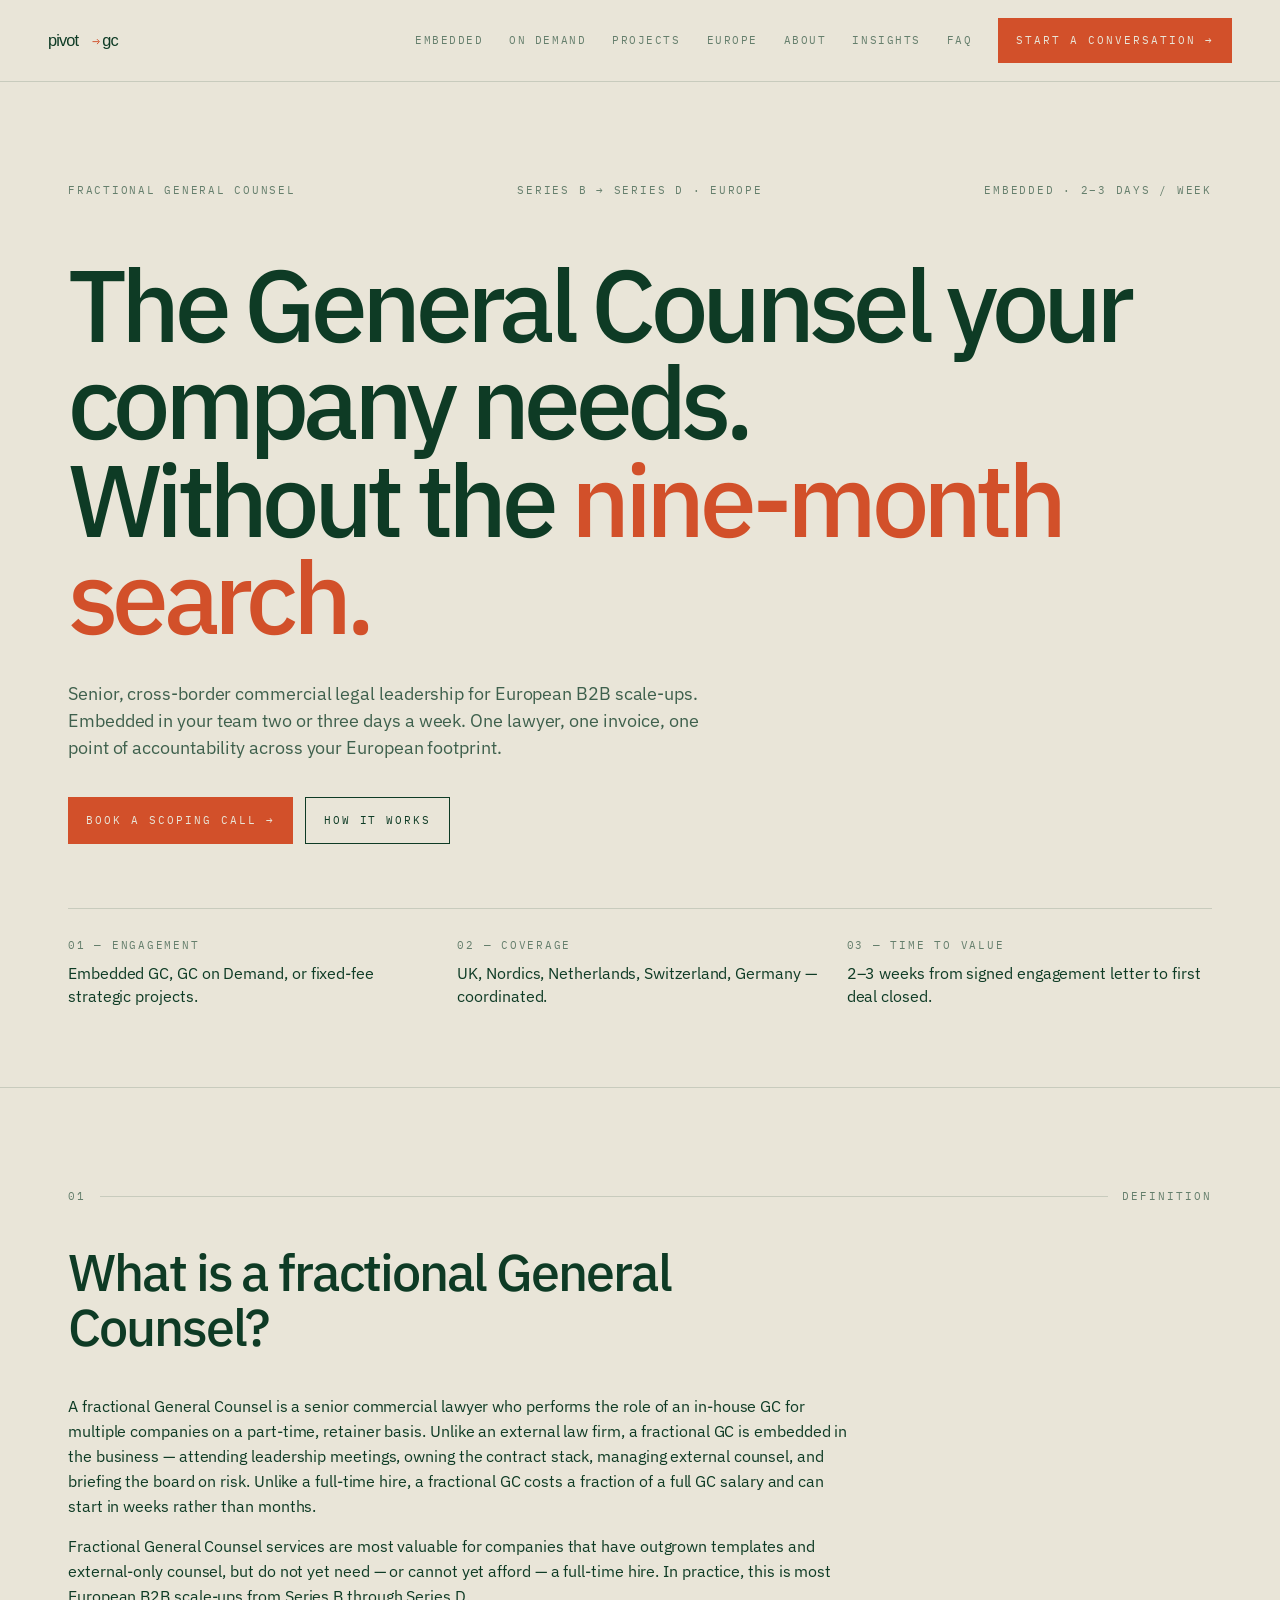
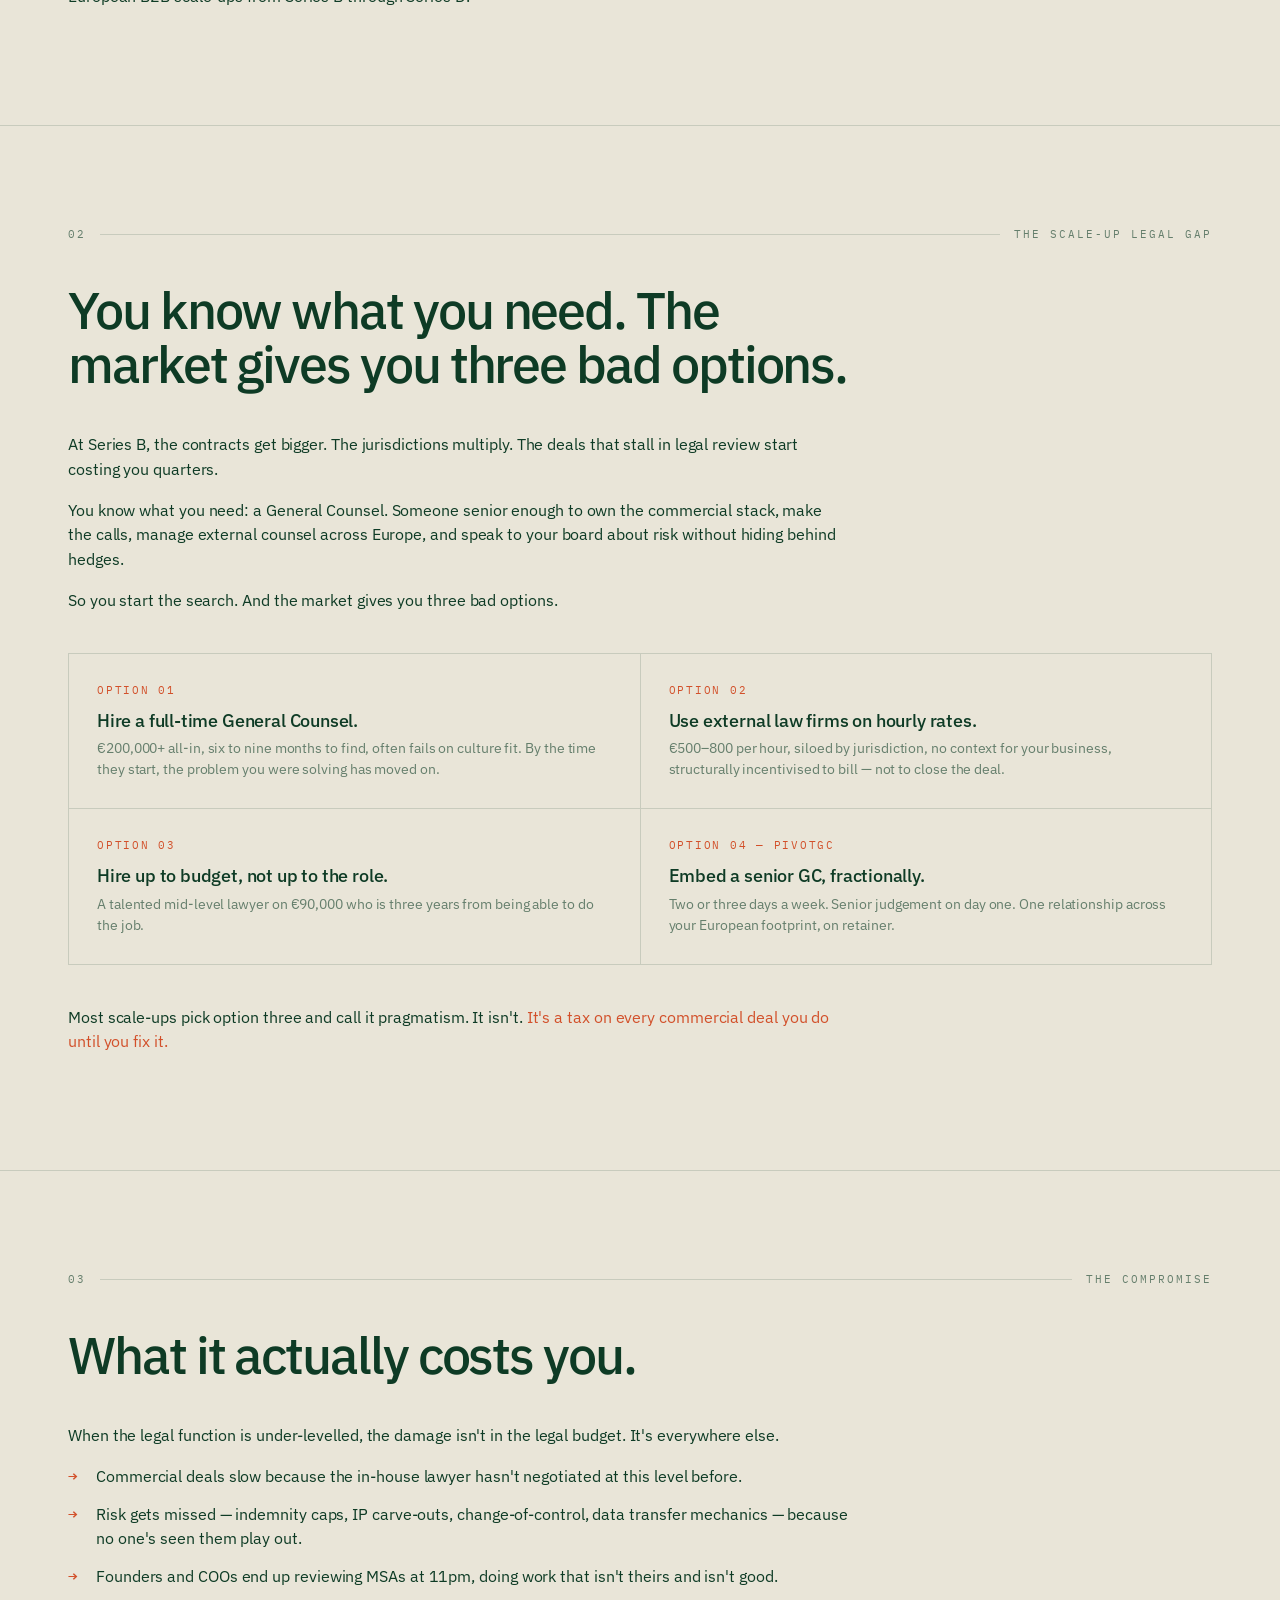
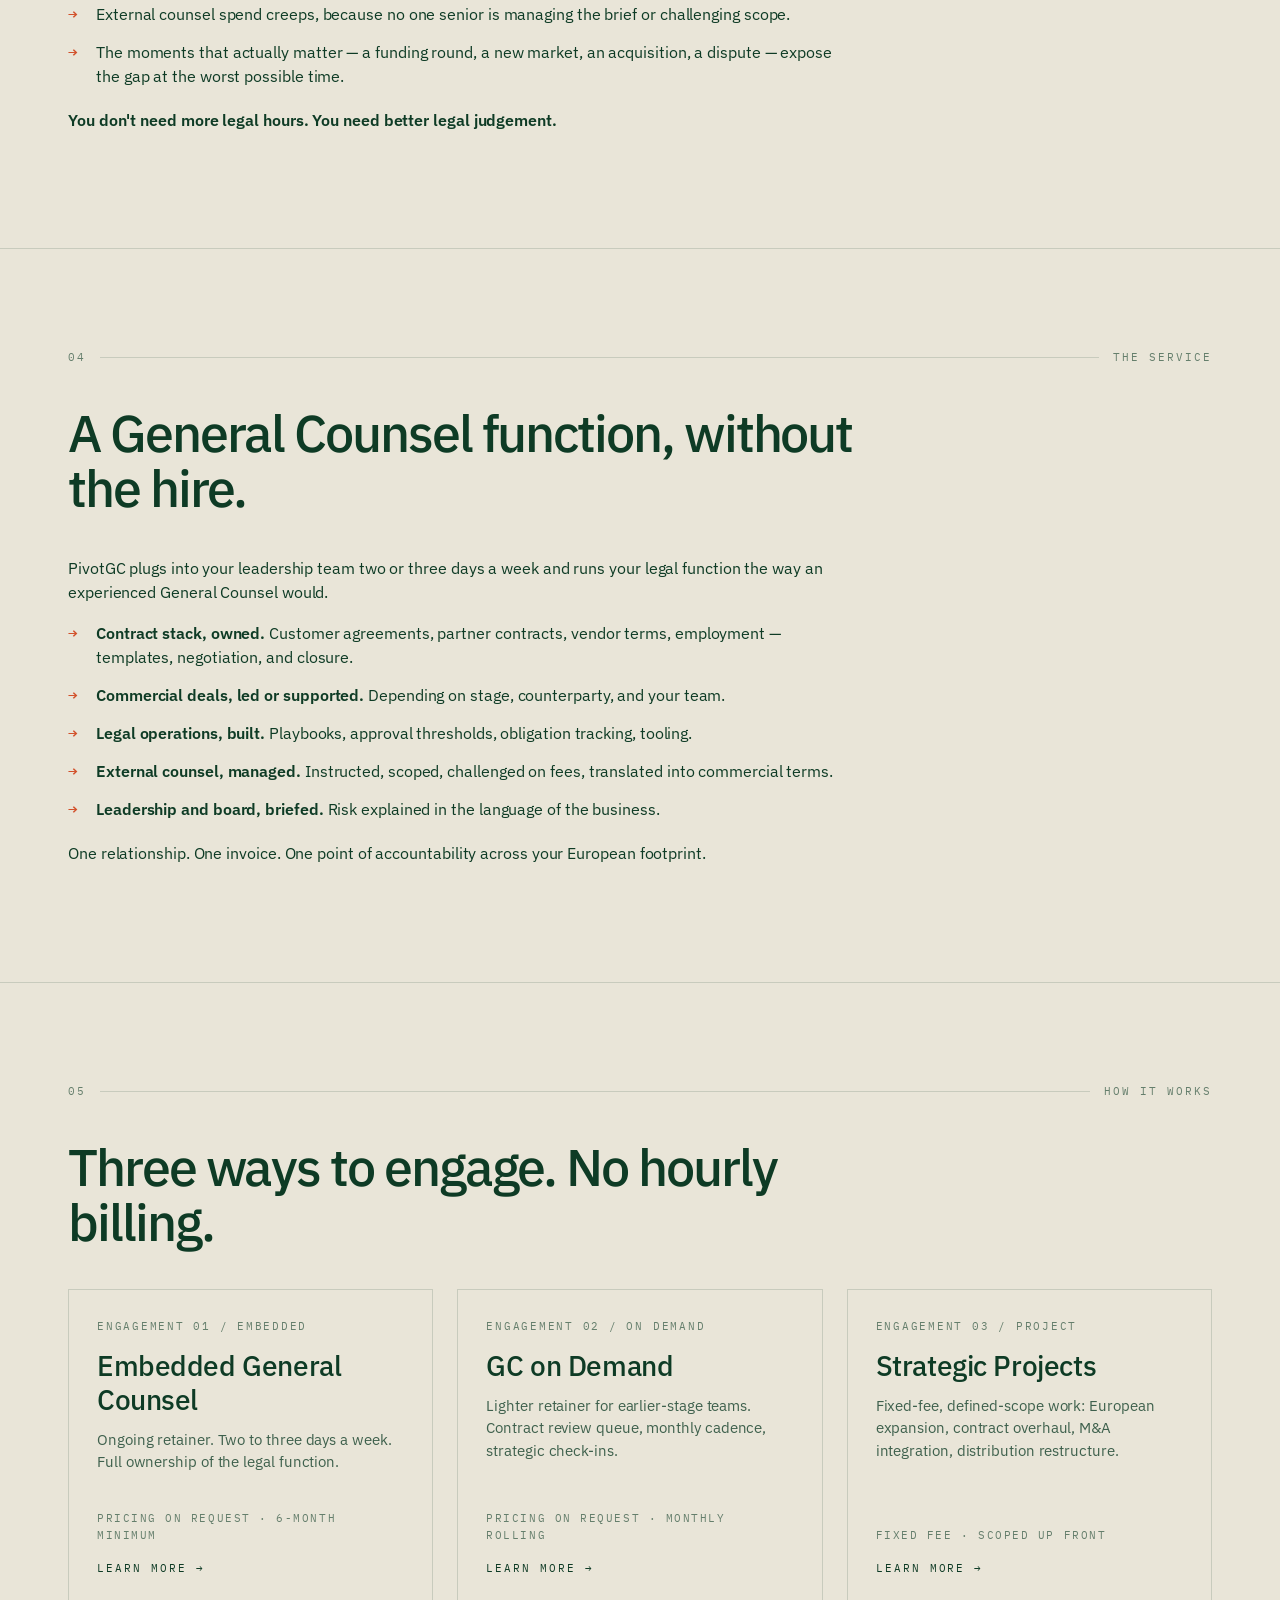
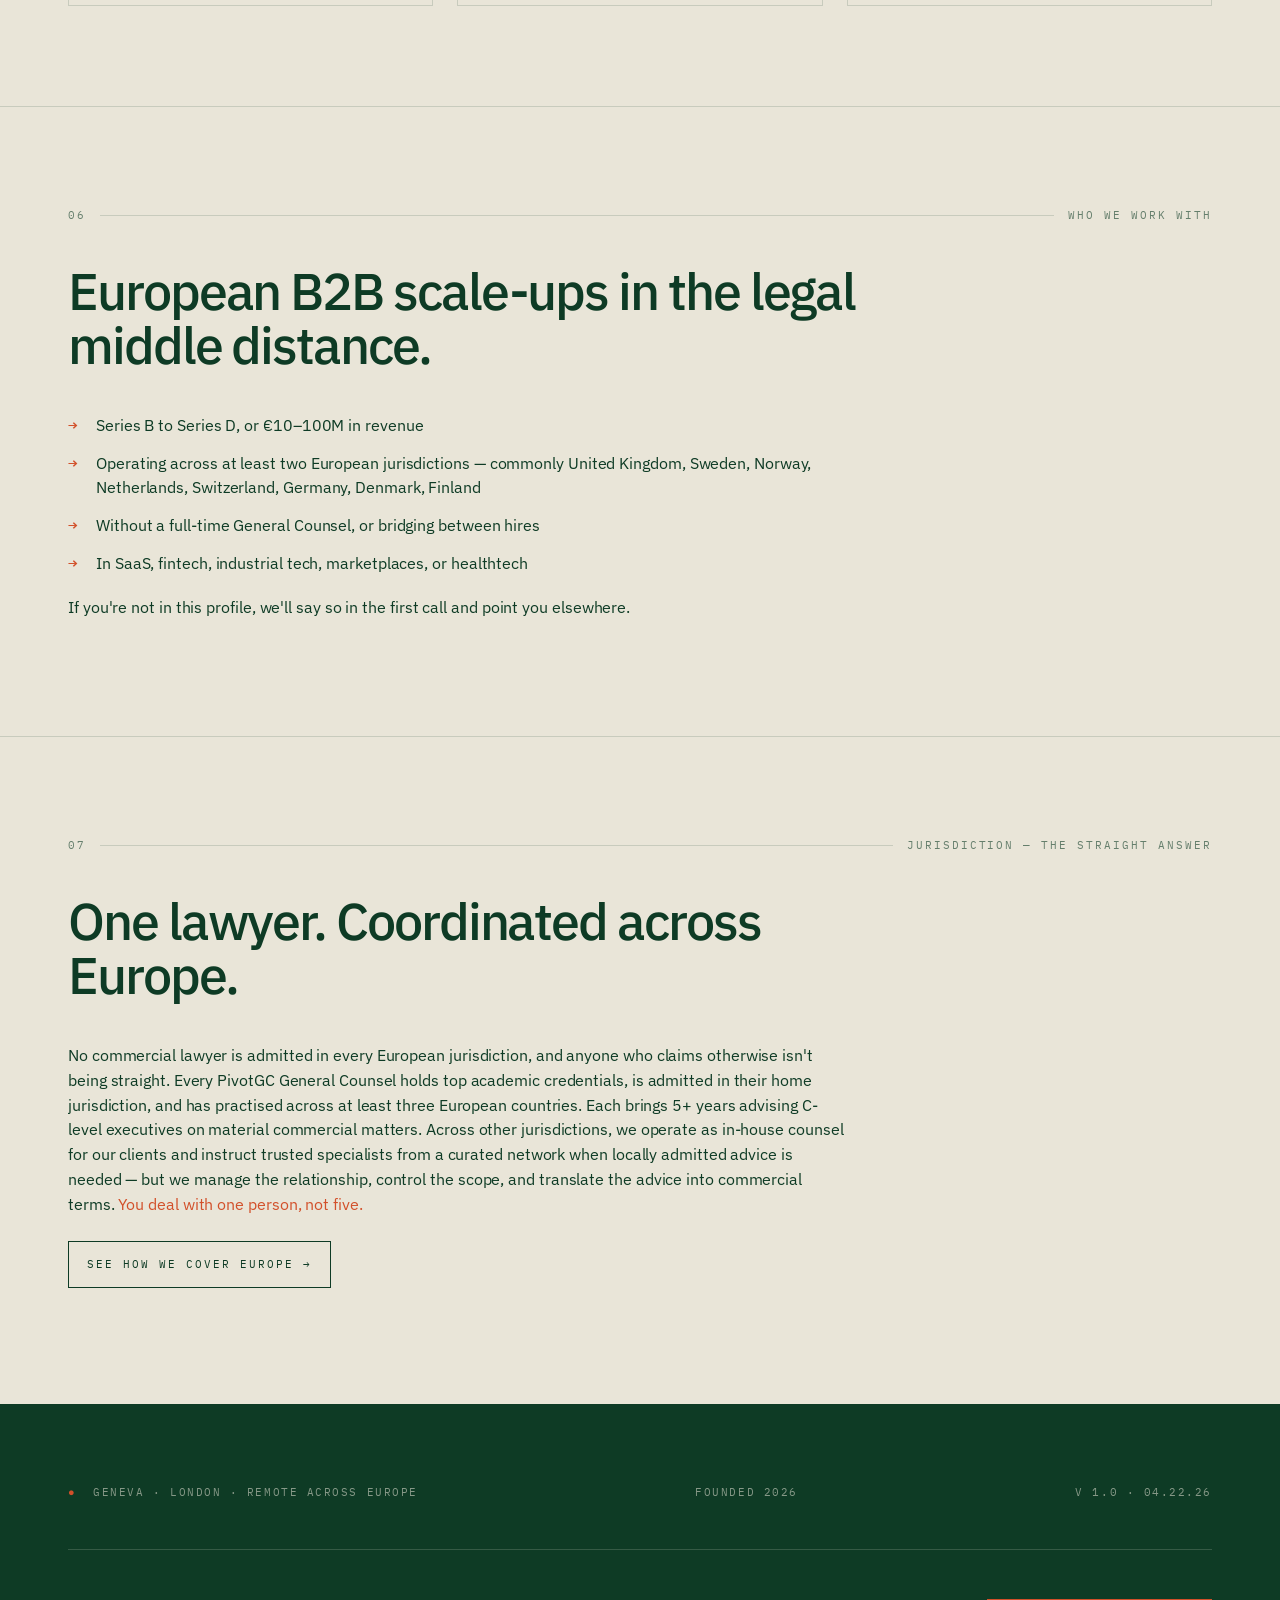
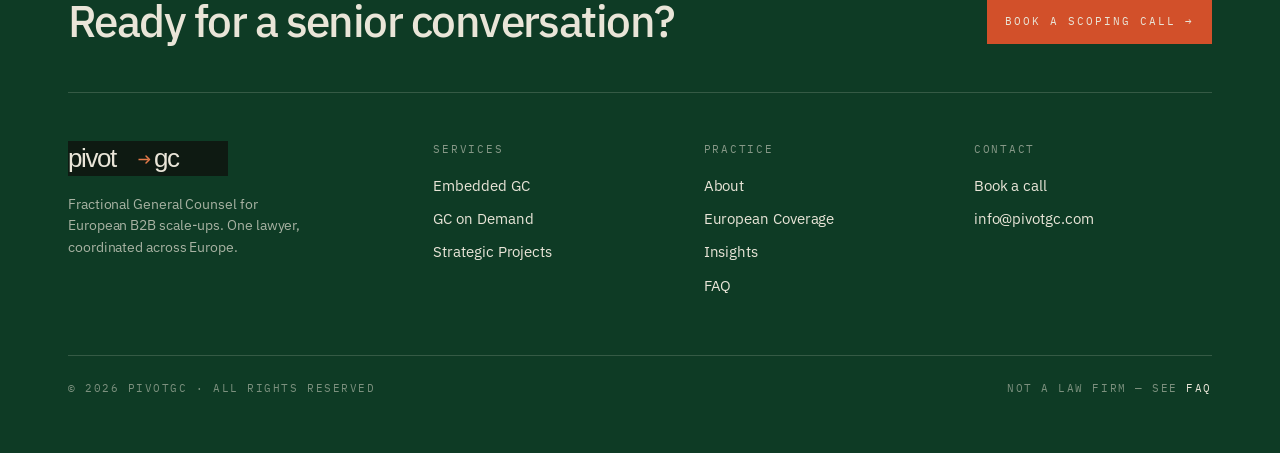
==== index.html @ a8bd0058 "Content sweep: pricing on request, practice-level bio, working contact form Pricing - Every "From €[" ====
<!doctype html>
<html lang="en">
<head>
  <meta charset="utf-8" />
  <meta name="viewport" content="width=device-width, initial-scale=1" />
  <title>Fractional General Counsel for European Scale-ups | PivotGC</title>
  <meta name="description" content="Senior fractional General Counsel for European B2B scale-ups. Cross-border commercial legal leadership, embedded in your team two or three days a week." />
  <link rel="canonical" href="https://pivotgc.com/" />
  <meta property="og:title" content="Fractional General Counsel for European Scale-ups | PivotGC" />
  <meta property="og:description" content="Senior fractional General Counsel for European B2B scale-ups. Cross-border commercial legal leadership, embedded in your team two or three days a week." />
  <meta property="og:type" content="website" />
  <meta property="og:url" content="https://pivotgc.com/" />
  <meta name="twitter:card" content="summary_large_image" />
  <link rel="icon" href="/assets/brand/pivotgc-favicon.svg" type="image/svg+xml" />
  <link rel="apple-touch-icon" href="/assets/brand/pivotgc-appicon.svg" />
  <link rel="stylesheet" href="/assets/tokens/pivotgc-tokens.css" />
  <link rel="stylesheet" href="/assets/css/style.css" />
  <script type="application/ld+json">
  {
    "@context": "https://schema.org",
    "@type": "ProfessionalService",
    "@id": "https://pivotgc.com/#organization",
    "name": "PivotGC",
    "alternateName": "PivotGC Fractional General Counsel",
    "description": "Fractional General Counsel practice serving European B2B scale-ups across the UK, Nordics, Netherlands, and Switzerland.",
    "url": "https://pivotgc.com",
    "logo": "https://pivotgc.com/assets/brand/pivotgc-primary.svg",
    "image": "https://pivotgc.com/assets/brand/pivotgc-primary.svg",
    "email": "info@pivotgc.com",
    "address": {
      "@type": "PostalAddress",
      "addressLocality": "Geneva",
      "addressRegion": "GE",
      "addressCountry": "CH"
    },
    "areaServed": [
      { "@type": "Country", "name": "United Kingdom" },
      { "@type": "Country", "name": "Sweden" },
      { "@type": "Country", "name": "Norway" },
      { "@type": "Country", "name": "Denmark" },
      { "@type": "Country", "name": "Finland" },
      { "@type": "Country", "name": "Netherlands" },
      { "@type": "Country", "name": "Switzerland" },
      { "@type": "Country", "name": "Germany" }
    ],
    "knowsAbout": [
      "Commercial contracts",
      "Cross-border transactions",
      "SaaS contracts",
      "Distribution agreements",
      "Reseller agreements",
      "Employment law",
      "Data protection",
      "GDPR",
      "Swiss data protection (FADP)",
      "Fundraising documentation",
      "M&A support",
      "Fractional legal services"
    ],
    "priceRange": "€€€"
  }
  </script>
</head>
<body>

<div class="topbar">
  <div class="topbar-inner">
    <a href="/" class="brand-id" aria-label="PivotGC home">
      <img class="wordmark" src="/assets/brand/pivotgc-primary-transparent.svg" alt="PivotGC" />
    </a>
    <nav class="nav-mono" aria-label="Primary">
      <a href="/services/embedded-gc/">Embedded</a>
      <a href="/services/gc-on-demand/">On Demand</a>
      <a href="/services/projects/">Projects</a>
      <a href="/europe/">Europe</a>
      <a href="/about/">About</a>
      <a href="/insights/">Insights</a>
      <a href="/faq/">FAQ</a>
      <a class="cta" href="/contact/">Start a conversation →</a>
    </nav>
  </div>
</div>

<main>

<!-- HERO -->
<section class="hero no-border">
  <div class="wrap">
    <div class="meta">
      <div>Fractional General Counsel</div>
      <div>Series B → Series D · Europe</div>
      <div>Embedded · 2–3 days / week</div>
    </div>
    <h1>The General Counsel your company needs.<br>Without the <em>nine‑month search.</em></h1>
    <p class="lede">Senior, cross-border commercial legal leadership for European B2B scale-ups. Embedded in your team two or three days a week. One lawyer, one invoice, one point of accountability across your European footprint.</p>
    <div class="hero-actions">
      <a class="cta" href="/contact/">Book a scoping call →</a>
      <a class="cta cta-inv" href="#how-it-works">How it works</a>
    </div>
    <div class="tri">
      <div><div class="lbl">01 — Engagement</div><div class="val">Embedded GC, GC on Demand, or fixed-fee strategic projects.</div></div>
      <div><div class="lbl">02 — Coverage</div><div class="val">UK, Nordics, Netherlands, Switzerland, Germany — coordinated.</div></div>
      <div><div class="lbl">03 — Time to value</div><div class="val">2–3 weeks from signed engagement letter to first deal closed.</div></div>
    </div>
  </div>
</section>

<!-- DEFINITION -->
<section>
  <div class="wrap">
    <div class="kicker"><span>01</span><span class="line"></span><span>Definition</span></div>
    <h2>What is a fractional General Counsel?</h2>
    <div style="max-width:780px">
      <p>A fractional General Counsel is a senior commercial lawyer who performs the role of an in-house GC for multiple companies on a part-time, retainer basis. Unlike an external law firm, a fractional GC is embedded in the business — attending leadership meetings, owning the contract stack, managing external counsel, and briefing the board on risk. Unlike a full-time hire, a fractional GC costs a fraction of a full GC salary and can start in weeks rather than months.</p>
      <p>Fractional General Counsel services are most valuable for companies that have outgrown templates and external-only counsel, but do not yet need — or cannot yet afford — a full-time hire. In practice, this is most European B2B scale-ups from Series B through Series D.</p>
    </div>
  </div>
</section>

<!-- PROBLEM -->
<section>
  <div class="wrap">
    <div class="kicker"><span>02</span><span class="line"></span><span>The scale-up legal gap</span></div>
    <h2>You know what you need. The market gives you three bad options.</h2>
    <div style="max-width:780px">
      <p>At Series B, the contracts get bigger. The jurisdictions multiply. The deals that stall in legal review start costing you quarters.</p>
      <p>You know what you need: a General Counsel. Someone senior enough to own the commercial stack, make the calls, manage external counsel across Europe, and speak to your board about risk without hiding behind hedges.</p>
      <p>So you start the search. And the market gives you three bad options.</p>
    </div>

    <div class="rules">
      <div class="rule-item">
        <div class="n">OPTION 01</div>
        <div class="t">Hire a full-time General Counsel.</div>
        <div class="d">€200,000+ all-in, six to nine months to find, often fails on culture fit. By the time they start, the problem you were solving has moved on.</div>
      </div>
      <div class="rule-item">
        <div class="n">OPTION 02</div>
        <div class="t">Use external law firms on hourly rates.</div>
        <div class="d">€500–800 per hour, siloed by jurisdiction, no context for your business, structurally incentivised to bill — not to close the deal.</div>
      </div>
      <div class="rule-item">
        <div class="n">OPTION 03</div>
        <div class="t">Hire up to budget, not up to the role.</div>
        <div class="d">A talented mid-level lawyer on €90,000 who is three years from being able to do the job.</div>
      </div>
      <div class="rule-item">
        <div class="n">OPTION 04 — PIVOTGC</div>
        <div class="t">Embed a senior GC, fractionally.</div>
        <div class="d">Two or three days a week. Senior judgement on day one. One relationship across your European footprint, on retainer.</div>
      </div>
    </div>

    <p style="max-width:780px">Most scale-ups pick option three and call it pragmatism. It isn't. <em>It's a tax on every commercial deal you do until you fix it.</em></p>
  </div>
</section>

<!-- COST -->
<section>
  <div class="wrap">
    <div class="kicker"><span>03</span><span class="line"></span><span>The compromise</span></div>
    <h2>What it actually costs you.</h2>
    <div style="max-width:780px">
      <p>When the legal function is under-levelled, the damage isn't in the legal budget. It's everywhere else.</p>
      <ul class="arrow-list">
        <li>Commercial deals slow because the in-house lawyer hasn't negotiated at this level before.</li>
        <li>Risk gets missed — indemnity caps, IP carve-outs, change-of-control, data transfer mechanics — because no one's seen them play out.</li>
        <li>Founders and COOs end up reviewing MSAs at 11pm, doing work that isn't theirs and isn't good.</li>
        <li>External counsel spend creeps, because no one senior is managing the brief or challenging scope.</li>
        <li>The moments that actually matter — a funding round, a new market, an acquisition, a dispute — expose the gap at the worst possible time.</li>
      </ul>
      <p><strong>You don't need more legal hours. You need better legal judgement.</strong></p>
    </div>
  </div>
</section>

<!-- SERVICE OVERVIEW -->
<section>
  <div class="wrap">
    <div class="kicker"><span>04</span><span class="line"></span><span>The service</span></div>
    <h2>A General Counsel function, without the hire.</h2>
    <div style="max-width:780px">
      <p>PivotGC plugs into your leadership team two or three days a week and runs your legal function the way an experienced General Counsel would.</p>
      <ul class="arrow-list">
        <li><strong>Contract stack, owned.</strong> Customer agreements, partner contracts, vendor terms, employment — templates, negotiation, and closure.</li>
        <li><strong>Commercial deals, led or supported.</strong> Depending on stage, counterparty, and your team.</li>
        <li><strong>Legal operations, built.</strong> Playbooks, approval thresholds, obligation tracking, tooling.</li>
        <li><strong>External counsel, managed.</strong> Instructed, scoped, challenged on fees, translated into commercial terms.</li>
        <li><strong>Leadership and board, briefed.</strong> Risk explained in the language of the business.</li>
      </ul>
      <p>One relationship. One invoice. One point of accountability across your European footprint.</p>
    </div>
  </div>
</section>

<!-- HOW IT WORKS -->
<section id="how-it-works">
  <div class="wrap">
    <div class="kicker"><span>05</span><span class="line"></span><span>How it works</span></div>
    <h2>Three ways to engage. No hourly billing.</h2>

    <div class="grid g3">
      <article class="card">
        <div class="num">Engagement 01 / Embedded</div>
        <h3>Embedded General Counsel</h3>
        <p>Ongoing retainer. Two to three days a week. Full ownership of the legal function.</p>
        <div class="meta">Pricing on request · 6-month minimum</div>
        <a class="more" href="/services/embedded-gc/">Learn more →</a>
      </article>
      <article class="card">
        <div class="num">Engagement 02 / On demand</div>
        <h3>GC on Demand</h3>
        <p>Lighter retainer for earlier-stage teams. Contract review queue, monthly cadence, strategic check-ins.</p>
        <div class="meta">Pricing on request · monthly rolling</div>
        <a class="more" href="/services/gc-on-demand/">Learn more →</a>
      </article>
      <article class="card">
        <div class="num">Engagement 03 / Project</div>
        <h3>Strategic Projects</h3>
        <p>Fixed-fee, defined-scope work: European expansion, contract overhaul, M&amp;A integration, distribution restructure.</p>
        <div class="meta">Fixed fee · scoped up front</div>
        <a class="more" href="/services/projects/">Learn more →</a>
      </article>
    </div>
  </div>
</section>

<!-- FIT -->
<section>
  <div class="wrap">
    <div class="kicker"><span>06</span><span class="line"></span><span>Who we work with</span></div>
    <h2>European B2B scale-ups in the legal middle distance.</h2>
    <div style="max-width:780px">
      <ul class="arrow-list">
        <li>Series B to Series D, or €10–100M in revenue</li>
        <li>Operating across at least two European jurisdictions — commonly United Kingdom, Sweden, Norway, Netherlands, Switzerland, Germany, Denmark, Finland</li>
        <li>Without a full-time General Counsel, or bridging between hires</li>
        <li>In SaaS, fintech, industrial tech, marketplaces, or healthtech</li>
      </ul>
      <p>If you're not in this profile, we'll say so in the first call and point you elsewhere.</p>
    </div>
  </div>
</section>

<!-- JURISDICTION -->
<section>
  <div class="wrap">
    <div class="kicker"><span>07</span><span class="line"></span><span>Jurisdiction — the straight answer</span></div>
    <h2>One lawyer. Coordinated across Europe.</h2>
    <div style="max-width:780px">
      <p>No commercial lawyer is admitted in every European jurisdiction, and anyone who claims otherwise isn't being straight. Every PivotGC General Counsel holds top academic credentials, is admitted in their home jurisdiction, and has practised across at least three European countries. Each brings 5+ years advising C-level executives on material commercial matters. Across other jurisdictions, we operate as in-house counsel for our clients and instruct trusted specialists from a curated network when locally admitted advice is needed — but we manage the relationship, control the scope, and translate the advice into commercial terms. <em>You deal with one person, not five.</em></p>
      <p style="margin-top:24px"><a class="cta cta-inv" href="/europe/">See how we cover Europe →</a></p>
    </div>
  </div>
</section>

</main>

<footer class="site-footer">
  <div class="wrap">
    <div class="footer-meta">
      <div><span style="color:var(--pgc-signal)">●</span> &nbsp;Geneva · London · Remote across Europe</div>
      <div>Founded 2026</div>
      <div>v 1.0 · 04.22.26</div>
    </div>

    <div class="footer-cta">
      <h2>Ready for a senior conversation?</h2>
      <div class="actions">
        <a class="cta" href="/contact/">Book a scoping call →</a>
      </div>
    </div>

    <div class="footer-grid">
      <div>
        <img class="wordmark-rev" src="/assets/brand/pivotgc-reversed.svg" alt="PivotGC" />
        <p class="blurb">Fractional General Counsel for European B2B scale-ups. One lawyer, coordinated across Europe.</p>
      </div>
      <div>
        <h4>Services</h4>
        <ul>
          <li><a href="/services/embedded-gc/">Embedded GC</a></li>
          <li><a href="/services/gc-on-demand/">GC on Demand</a></li>
          <li><a href="/services/projects/">Strategic Projects</a></li>
        </ul>
      </div>
      <div>
        <h4>Practice</h4>
        <ul>
          <li><a href="/about/">About</a></li>
          <li><a href="/europe/">European Coverage</a></li>
          <li><a href="/insights/">Insights</a></li>
          <li><a href="/faq/">FAQ</a></li>
        </ul>
      </div>
      <div>
        <h4>Contact</h4>
        <ul>
          <li><a href="/contact/">Book a call</a></li>
          <li><a href="mailto:info@pivotgc.com">info@pivotgc.com</a></li>
        </ul>
      </div>
    </div>

    <div class="footer-bottom">
      <div>© 2026 PivotGC · All rights reserved</div>
      <div>Not a law firm — see <a href="/faq/">FAQ</a></div>
    </div>
  </div>
</footer>

</body>
</html>
---- assets/tokens/pivotgc-tokens.css ----
/* PivotGC — Design Tokens · Direction 03 (Vector)
 * v 0.1 · 04.22.26
 *
 * Consumption:
 *   - Import this file once in your global stylesheet.
 *   - Use `var(--pgc-*)` everywhere. Do not hardcode hexes in components.
 *   - Signal Orange must cover < 5% of any view. Forest ≈ 70%, Bone ≈ 25%.
 */

@import url('https://fonts.googleapis.com/css2?family=IBM+Plex+Sans:wght@300;400;500;600;700&family=IBM+Plex+Mono:wght@300;400;500;600&display=swap');

:root {
  /* -------- Color · Core -------- */
  --pgc-forest:        #0E3B25; /* primary · surface, heading */
  --pgc-forest-deep:   #0A2A1A; /* deep surface */
  --pgc-abyss:         #0E1A12; /* near-black depth */
  --pgc-bone:          #E9E5D8; /* default ground */
  --pgc-bone-warm:     #DDD7C4; /* alt ground */
  --pgc-lichen:        #C6C0A9; /* quiet accent, dividers */
  --pgc-signal:        #D2502A; /* accent · <5% of view */
  --pgc-signal-soft:   #E47A4A; /* reversed-surface signal */

  /* -------- Color · Semantic -------- */
  --pgc-success:       #2E7A4A;
  --pgc-warning:       #C78A2E;
  --pgc-danger:        #A8321C;
  --pgc-info:          #3C6A8A;

  /* -------- Color · Aliases -------- */
  --pgc-ink:           var(--pgc-forest);
  --pgc-surface:       var(--pgc-bone);
  --pgc-surface-alt:   var(--pgc-bone-warm);
  --pgc-muted:         rgba(14, 59, 37, 0.60);
  --pgc-rule:          rgba(14, 59, 37, 0.15);

  /* -------- Typography -------- */
  --pgc-font-sans:     'IBM Plex Sans', ui-sans-serif, system-ui, -apple-system, 'Segoe UI', Roboto, sans-serif;
  --pgc-font-mono:     'IBM Plex Mono', ui-monospace, 'SF Mono', Menlo, monospace;

  --pgc-weight-light:  300;
  --pgc-weight-regular:400;
  --pgc-weight-medium: 500;
  --pgc-weight-semi:   600;
  --pgc-weight-bold:   700;

  /* Type scale · 1.25 modular */
  --pgc-text-xs:   12px;
  --pgc-text-sm:   14px;
  --pgc-text-base: 16px;
  --pgc-text-md:   18px;
  --pgc-text-lg:   22px;
  --pgc-text-xl:   28px;
  --pgc-text-2xl:  36px;
  --pgc-text-3xl:  48px;
  --pgc-text-4xl:  64px;
  --pgc-text-5xl:  88px;
  --pgc-text-6xl:  120px;

  /* Line height */
  --pgc-leading-tight:  0.95;
  --pgc-leading-snug:   1.15;
  --pgc-leading-normal: 1.55;
  --pgc-leading-loose:  1.75;

  /* Tracking */
  --pgc-tracking-display: -0.055em;
  --pgc-tracking-heading: -0.035em;
  --pgc-tracking-body:    -0.005em;
  --pgc-tracking-meta:    0.12em;

  /* -------- Spacing · 4px base -------- */
  --pgc-space-1:  4px;
  --pgc-space-2:  8px;
  --pgc-space-3:  12px;
  --pgc-space-4:  16px;
  --pgc-space-5:  20px;
  --pgc-space-6:  24px;
  --pgc-space-8:  32px;
  --pgc-space-10: 40px;
  --pgc-space-12: 48px;
  --pgc-space-16: 64px;
  --pgc-space-20: 80px;
  --pgc-space-24: 96px;
  --pgc-space-32: 128px;

  /* -------- Radius -------- */
  --pgc-radius-none: 0;           /* cards, buttons, tiles — default sharp */
  --pgc-radius-sm:   2px;
  --pgc-radius-md:   4px;
  --pgc-radius-pill: 999px;       /* chips, tags */

  /* -------- Elevation (used sparingly) -------- */
  --pgc-shadow-1: 0 1px 0 rgba(14, 26, 18, 0.06);
  --pgc-shadow-2: 0 2px 12px rgba(14, 26, 18, 0.06), 0 1px 0 rgba(14, 26, 18, 0.04);
  --pgc-shadow-3: 0 12px 40px rgba(14, 26, 18, 0.12);

  /* -------- Motion -------- */
  --pgc-ease:       cubic-bezier(0.2, 0.7, 0.2, 1);
  --pgc-duration-1: 120ms;
  --pgc-duration-2: 200ms;
  --pgc-duration-3: 320ms;

  /* -------- Layout -------- */
  --pgc-container-sm: 640px;
  --pgc-container-md: 960px;
  --pgc-container-lg: 1240px;
  --pgc-container-xl: 1440px;
  --pgc-grid-gutter:  24px;
}

/* -------- Base defaults -------- */
html, body {
  background: var(--pgc-surface);
  color: var(--pgc-ink);
  font-family: var(--pgc-font-sans);
  font-size: var(--pgc-text-base);
  line-height: var(--pgc-leading-normal);
  letter-spacing: var(--pgc-tracking-body);
  -webkit-font-smoothing: antialiased;
  text-rendering: optimizeLegibility;
}

/* -------- Utility classes (optional) -------- */
.pgc-display { font-size: var(--pgc-text-5xl); font-weight: var(--pgc-weight-medium); line-height: var(--pgc-leading-tight); letter-spacing: var(--pgc-tracking-display); }
.pgc-h1      { font-size: var(--pgc-text-4xl); font-weight: var(--pgc-weight-medium); line-height: var(--pgc-leading-snug); letter-spacing: var(--pgc-tracking-heading); }
.pgc-h2      { font-size: var(--pgc-text-3xl); font-weight: var(--pgc-weight-medium); line-height: var(--pgc-leading-snug); letter-spacing: var(--pgc-tracking-heading); }
.pgc-h3      { font-size: var(--pgc-text-xl);  font-weight: var(--pgc-weight-medium); line-height: var(--pgc-leading-snug); }
.pgc-body    { font-size: var(--pgc-text-base); line-height: var(--pgc-leading-normal); }
.pgc-meta    { font-family: var(--pgc-font-mono); font-size: var(--pgc-text-xs); letter-spacing: var(--pgc-tracking-meta); text-transform: uppercase; color: var(--pgc-muted); }
---- assets/css/style.css ----
/* PivotGC — site styles (Direction 03 · Vector)
 * Built on tokens/pivotgc-tokens.css. Do not hardcode colors here.
 */

* { box-sizing: border-box; }

html { scroll-behavior: smooth; }

body {
  margin: 0;
  background: var(--pgc-bone);
  color: var(--pgc-ink);
  font-family: var(--pgc-font-sans);
  font-size: var(--pgc-text-base);
  line-height: var(--pgc-leading-normal);
  letter-spacing: var(--pgc-tracking-body);
  -webkit-font-smoothing: antialiased;
  text-rendering: optimizeLegibility;
}

a { color: inherit; text-decoration: none; }
a:hover { color: var(--pgc-signal); }

h1, h2, h3, h4 {
  font-family: var(--pgc-font-sans);
  font-weight: var(--pgc-weight-medium);
  margin: 0 0 24px;
}

p { margin: 0 0 16px; }
ul { padding-left: 1.1em; margin: 0 0 20px; }
li { margin-bottom: 8px; }
strong { font-weight: var(--pgc-weight-semi); }
em { font-style: normal; color: var(--pgc-signal); }
hr.divider { border: 0; border-top: 1px solid var(--pgc-rule); margin: 56px 0; }

.wrap {
  max-width: var(--pgc-container-lg);
  margin: 0 auto;
  padding: 0 48px;
}

.narrow {
  max-width: 780px;
  margin: 0 auto;
  padding: 0 48px;
}

@media (max-width: 720px) {
  .wrap, .narrow { padding: 0 24px; }
}

/* ---- Topbar ---- */
.topbar {
  position: sticky;
  top: 0;
  z-index: 30;
  background: var(--pgc-bone);
  border-bottom: 1px solid var(--pgc-rule);
  backdrop-filter: blur(8px);
}

.topbar-inner {
  display: flex;
  justify-content: space-between;
  align-items: center;
  padding: 18px 48px;
  gap: 32px;
}

.brand-id {
  display: inline-flex;
  align-items: center;
  gap: 12px;
  font-family: var(--pgc-font-mono);
  font-size: 11px;
  letter-spacing: 0.14em;
  text-transform: uppercase;
  color: var(--pgc-muted);
}

.brand-id:hover { color: var(--pgc-forest); }

.brand-id .dot {
  width: 6px;
  height: 6px;
  background: var(--pgc-signal);
  border-radius: 50%;
}

.brand-id .wordmark {
  height: 22px;
  width: auto;
  display: block;
}

.nav-mono {
  display: flex;
  align-items: center;
  gap: 26px;
  font-family: var(--pgc-font-mono);
  font-size: 11px;
  letter-spacing: 0.14em;
  text-transform: uppercase;
  flex-wrap: wrap;
}

.nav-mono a {
  color: var(--pgc-muted);
  transition: color var(--pgc-duration-2) var(--pgc-ease);
}

.nav-mono a:hover,
.nav-mono a[aria-current="page"] {
  color: var(--pgc-forest);
}

.nav-mono .cta { color: var(--pgc-bone); }
.nav-mono .cta:hover { color: var(--pgc-bone); }

@media (max-width: 880px) {
  .topbar-inner { padding: 14px 24px; flex-direction: column; align-items: flex-start; gap: 12px; }
  .nav-mono { gap: 16px; font-size: 10px; }
}

/* ---- CTAs ---- */
.cta {
  display: inline-flex;
  align-items: center;
  gap: 10px;
  padding: 14px 18px;
  background: var(--pgc-signal);
  color: var(--pgc-bone);
  font-family: var(--pgc-font-mono);
  font-size: 11px;
  letter-spacing: 0.18em;
  text-transform: uppercase;
  border: 0;
  border-radius: var(--pgc-radius-none);
  transition: background var(--pgc-duration-2) var(--pgc-ease);
}

.cta:hover { background: var(--pgc-signal-soft); color: var(--pgc-bone); }

.cta-inv {
  background: transparent;
  color: var(--pgc-forest);
  border: 1px solid var(--pgc-forest);
}

.cta-inv:hover { background: var(--pgc-forest); color: var(--pgc-bone); }

.cta-on-forest {
  background: var(--pgc-signal);
  color: var(--pgc-bone);
}
.cta-on-forest:hover { background: var(--pgc-signal-soft); color: var(--pgc-bone); }

/* ---- Hero ---- */
.hero {
  padding: 100px 0 80px;
}

.hero .meta {
  display: flex;
  justify-content: space-between;
  flex-wrap: wrap;
  gap: 16px;
  margin-bottom: 56px;
  font-family: var(--pgc-font-mono);
  font-size: 11px;
  letter-spacing: 0.16em;
  text-transform: uppercase;
  color: var(--pgc-muted);
}

.hero h1 {
  font-weight: var(--pgc-weight-medium);
  font-size: clamp(48px, 8vw, 104px);
  line-height: 0.95;
  letter-spacing: -0.055em;
  margin: 0;
  max-width: 1100px;
}

.hero .lede {
  max-width: 640px;
  margin-top: 36px;
  font-size: var(--pgc-text-md);
  line-height: 1.5;
  color: rgba(14, 59, 37, 0.78);
}

.hero-actions {
  margin-top: 36px;
  display: flex;
  gap: 12px;
  flex-wrap: wrap;
}

.hero .tri {
  display: grid;
  grid-template-columns: repeat(3, 1fr);
  gap: 24px;
  margin-top: 64px;
  padding-top: 28px;
  border-top: 1px solid var(--pgc-rule);
}

.hero .tri .lbl {
  font-family: var(--pgc-font-mono);
  font-size: 11px;
  letter-spacing: 0.16em;
  text-transform: uppercase;
  color: var(--pgc-muted);
  margin-bottom: 8px;
}

.hero .tri .val {
  font-size: 16px;
  line-height: 1.4;
  letter-spacing: -0.005em;
}

@media (max-width: 720px) {
  .hero { padding: 64px 0 48px; }
  .hero .meta { margin-bottom: 36px; }
  .hero .tri { grid-template-columns: 1fr; gap: 20px; margin-top: 48px; }
}

/* ---- Sections ---- */
section {
  padding: 100px 0;
  border-top: 1px solid var(--pgc-rule);
}

section.no-border { border-top: 0; }

.section-bone-warm { background: var(--pgc-bone-warm); }

.kicker {
  display: flex;
  align-items: center;
  gap: 14px;
  margin-bottom: 40px;
  font-family: var(--pgc-font-mono);
  font-size: 11px;
  letter-spacing: 0.18em;
  text-transform: uppercase;
  color: var(--pgc-muted);
}

.kicker .line {
  flex: 1;
  height: 1px;
  background: var(--pgc-rule);
}

h2 {
  font-weight: var(--pgc-weight-medium);
  font-size: clamp(32px, 5vw, 52px);
  line-height: 1.05;
  letter-spacing: -0.04em;
  margin: 0 0 40px;
  max-width: 800px;
}

h3 {
  font-size: var(--pgc-text-xl);
  font-weight: var(--pgc-weight-medium);
  letter-spacing: -0.015em;
  line-height: 1.2;
  margin: 0 0 12px;
}

.lead {
  font-size: 18px;
  line-height: 1.5;
  color: rgba(14, 59, 37, 0.78);
  max-width: 640px;
}

.measure { max-width: 68ch; }
.small { font-size: 13px; color: var(--pgc-muted); }

@media (max-width: 720px) {
  section { padding: 64px 0; }
}

/* ---- Grid ---- */
.grid { display: grid; gap: 24px; }
.g2 { grid-template-columns: 1fr 1fr; }
.g3 { grid-template-columns: repeat(3, 1fr); }
.g4 { grid-template-columns: repeat(4, 1fr); }
@media (max-width: 900px) { .g2, .g3, .g4 { grid-template-columns: 1fr; } }

/* ---- Cards (sharp, hairline) ---- */
.card {
  padding: 28px;
  background: var(--pgc-bone);
  border: 1px solid var(--pgc-rule);
  border-radius: var(--pgc-radius-none);
  display: flex;
  flex-direction: column;
  transition: border-color var(--pgc-duration-2) var(--pgc-ease), background var(--pgc-duration-2) var(--pgc-ease);
}

.card:hover { border-color: var(--pgc-forest); background: rgba(14, 59, 37, 0.02); }

.card .num {
  font-family: var(--pgc-font-mono);
  font-size: 11px;
  letter-spacing: 0.16em;
  text-transform: uppercase;
  color: var(--pgc-muted);
  margin-bottom: 14px;
}

.card h3 { margin-top: 0; }

.card p {
  color: rgba(14, 59, 37, 0.78);
  font-size: 15px;
  line-height: 1.5;
}

.card .meta {
  margin-top: auto;
  padding-top: 20px;
  font-family: var(--pgc-font-mono);
  font-size: 11px;
  letter-spacing: 0.14em;
  text-transform: uppercase;
  color: var(--pgc-muted);
}

.card .more {
  display: inline-flex;
  align-items: center;
  gap: 8px;
  margin-top: 16px;
  font-family: var(--pgc-font-mono);
  font-size: 11px;
  letter-spacing: 0.18em;
  text-transform: uppercase;
  color: var(--pgc-forest);
}

.card .more:hover { color: var(--pgc-signal); }

/* ---- Index/file rows (used for jurisdictions, FAQ, insights index) ---- */
.rows { border-top: 1px solid var(--pgc-rule); }

.row {
  display: grid;
  grid-template-columns: 80px 1fr 200px 60px;
  gap: 24px;
  padding: 24px 0;
  border-bottom: 1px solid var(--pgc-rule);
  align-items: center;
  transition: background var(--pgc-duration-2) var(--pgc-ease);
}

a.row { color: inherit; }
a.row:hover { background: rgba(14, 59, 37, 0.03); color: inherit; }
a.row:hover .arrow { transform: translateX(6px); color: var(--pgc-signal); }

.row .num {
  font-family: var(--pgc-font-mono);
  font-size: 11px;
  letter-spacing: 0.16em;
  color: var(--pgc-muted);
}

.row .title {
  font-size: 20px;
  font-weight: var(--pgc-weight-medium);
  letter-spacing: -0.015em;
  line-height: 1.25;
}

.row .title .sub {
  display: block;
  font-size: 14px;
  font-weight: var(--pgc-weight-regular);
  color: var(--pgc-muted);
  letter-spacing: 0;
  margin-top: 4px;
  line-height: 1.4;
}

.row .meta {
  font-family: var(--pgc-font-mono);
  font-size: 11px;
  letter-spacing: 0.14em;
  text-transform: uppercase;
  color: var(--pgc-muted);
}

.row .arrow {
  font-family: var(--pgc-font-mono);
  font-size: 18px;
  color: var(--pgc-forest);
  text-align: right;
  transition: transform var(--pgc-duration-2) var(--pgc-ease), color var(--pgc-duration-2) var(--pgc-ease);
}

@media (max-width: 720px) {
  .row { grid-template-columns: 50px 1fr 36px; gap: 12px; }
  .row .meta { display: none; }
}

/* ---- Spec rows (info-grid replacement) ---- */
.spec-rows { margin: 32px 0; border-top: 1px solid var(--pgc-rule); }

.spec-row {
  display: grid;
  grid-template-columns: 200px 1fr;
  gap: 24px;
  padding: 22px 0;
  border-bottom: 1px solid var(--pgc-rule);
  align-items: baseline;
}

.spec-row .label {
  font-family: var(--pgc-font-mono);
  font-size: 11px;
  letter-spacing: 0.14em;
  text-transform: uppercase;
  color: var(--pgc-muted);
}

.spec-row .value {
  font-size: 16px;
  line-height: 1.5;
}

@media (max-width: 720px) {
  .spec-row { grid-template-columns: 1fr; gap: 6px; }
}

/* ---- Rules (4-cell brand-style frame) ---- */
.rules {
  display: grid;
  grid-template-columns: 1fr 1fr;
  border-top: 1px solid var(--pgc-rule);
  border-left: 1px solid var(--pgc-rule);
  margin: 40px 0;
}

.rule-item {
  padding: 28px;
  border-right: 1px solid var(--pgc-rule);
  border-bottom: 1px solid var(--pgc-rule);
}

.rule-item .n {
  font-family: var(--pgc-font-mono);
  font-size: 11px;
  letter-spacing: 0.16em;
  color: var(--pgc-signal);
  margin-bottom: 10px;
}

.rule-item .t {
  font-size: 18px;
  font-weight: var(--pgc-weight-medium);
  letter-spacing: -0.01em;
  margin-bottom: 6px;
  line-height: 1.3;
}

.rule-item .d {
  font-size: 14px;
  line-height: 1.5;
  color: var(--pgc-muted);
}

@media (max-width: 720px) {
  .rules { grid-template-columns: 1fr; }
}

/* ---- Callout (left signal rule) ---- */
.callout {
  background: var(--pgc-bone-warm);
  padding: 28px;
  border-left: 3px solid var(--pgc-signal);
  margin: 40px 0;
}

.callout p:last-child { margin-bottom: 0; }

/* ---- FAQ ---- */
.faq-list { border-top: 1px solid var(--pgc-rule); }

.faq-item {
  display: grid;
  grid-template-columns: 80px 1fr;
  gap: 24px;
  padding: 32px 0;
  border-bottom: 1px solid var(--pgc-rule);
}

.faq-item .n {
  font-family: var(--pgc-font-mono);
  font-size: 11px;
  letter-spacing: 0.16em;
  color: var(--pgc-muted);
}

.faq-item .q {
  font-size: 22px;
  font-weight: var(--pgc-weight-medium);
  letter-spacing: -0.015em;
  line-height: 1.25;
  margin: 0 0 12px;
  color: var(--pgc-forest);
}

.faq-item .a {
  color: rgba(14, 59, 37, 0.85);
  font-size: 16px;
  line-height: 1.55;
  max-width: 70ch;
}

.faq-item .a p:last-child { margin-bottom: 0; }

@media (max-width: 720px) {
  .faq-item { grid-template-columns: 1fr; gap: 12px; padding: 28px 0; }
}

/* ---- Tag list (jurisdictions etc.) ---- */
.tag-list {
  display: flex;
  flex-wrap: wrap;
  gap: 8px;
  list-style: none;
  padding: 0;
  margin: 24px 0;
}

.tag-list li {
  font-family: var(--pgc-font-mono);
  font-size: 11px;
  letter-spacing: 0.14em;
  text-transform: uppercase;
  padding: 8px 12px;
  border: 1px solid var(--pgc-rule);
  color: var(--pgc-forest);
  margin: 0;
}

/* ---- Body content lists with vector arrows ---- */
.arrow-list {
  list-style: none;
  padding: 0;
  margin: 0 0 20px;
}

.arrow-list li {
  position: relative;
  padding-left: 28px;
  margin-bottom: 14px;
  line-height: 1.5;
}

.arrow-list li::before {
  content: "→";
  position: absolute;
  left: 0;
  top: 0;
  font-family: var(--pgc-font-mono);
  color: var(--pgc-signal);
  font-weight: var(--pgc-weight-medium);
}

/* ---- Footer (forest surface) ---- */
.site-footer {
  background: var(--pgc-forest);
  color: var(--pgc-bone);
  padding: 80px 0 56px;
  border-top: 0;
  margin-top: 0;
  font-family: var(--pgc-font-sans);
}

.site-footer a { color: var(--pgc-bone); }
.site-footer a:hover { color: var(--pgc-signal-soft); }

.footer-meta {
  display: flex;
  justify-content: space-between;
  flex-wrap: wrap;
  gap: 24px;
  margin-bottom: 48px;
  font-family: var(--pgc-font-mono);
  font-size: 11px;
  letter-spacing: 0.14em;
  text-transform: uppercase;
  color: rgba(233, 229, 216, 0.55);
}

.footer-cta {
  display: grid;
  grid-template-columns: 1.4fr 1fr;
  gap: 32px;
  align-items: end;
  padding: 48px 0;
  border-top: 1px solid rgba(233, 229, 216, 0.18);
  border-bottom: 1px solid rgba(233, 229, 216, 0.18);
  margin-bottom: 48px;
}

.footer-cta h2 {
  margin: 0;
  color: var(--pgc-bone);
  font-size: clamp(28px, 4vw, 44px);
  letter-spacing: -0.035em;
  max-width: none;
}

.footer-cta .actions {
  display: flex;
  gap: 12px;
  justify-content: flex-end;
  flex-wrap: wrap;
}

.footer-grid {
  display: grid;
  grid-template-columns: 1.4fr repeat(3, 1fr);
  gap: 32px;
  margin-bottom: 48px;
}

.footer-grid h4 {
  font-family: var(--pgc-font-mono);
  color: rgba(233, 229, 216, 0.55);
  font-size: 11px;
  letter-spacing: 0.16em;
  text-transform: uppercase;
  font-weight: var(--pgc-weight-regular);
  margin-bottom: 16px;
}

.footer-grid ul { list-style: none; padding: 0; margin: 0; }
.footer-grid li { margin-bottom: 10px; font-size: 15px; }

.footer-grid .wordmark-rev {
  width: 160px;
  margin-bottom: 18px;
  display: block;
}

.footer-grid .blurb {
  max-width: 30ch;
  font-size: 14px;
  line-height: 1.55;
  color: rgba(233, 229, 216, 0.7);
}

.footer-bottom {
  display: flex;
  justify-content: space-between;
  flex-wrap: wrap;
  gap: 12px;
  padding-top: 24px;
  border-top: 1px solid rgba(233, 229, 216, 0.18);
  font-family: var(--pgc-font-mono);
  font-size: 11px;
  letter-spacing: 0.14em;
  text-transform: uppercase;
  color: rgba(233, 229, 216, 0.5);
}

@media (max-width: 880px) {
  .footer-grid { grid-template-columns: 1fr 1fr; }
  .footer-cta { grid-template-columns: 1fr; gap: 24px; }
  .footer-cta .actions { justify-content: flex-start; }
}

@media (max-width: 480px) {
  .footer-grid { grid-template-columns: 1fr; }
}

/* ---- Forms ---- */
.form {
  display: grid;
  gap: 20px;
  max-width: 680px;
  margin-top: 32px;
}

.form-row {
  display: grid;
  grid-template-columns: 1fr 1fr;
  gap: 20px;
}

@media (max-width: 560px) {
  .form-row { grid-template-columns: 1fr; }
}

.field {
  display: flex;
  flex-direction: column;
  gap: 8px;
}

.field label {
  font-family: var(--pgc-font-mono);
  font-size: 11px;
  letter-spacing: 0.14em;
  text-transform: uppercase;
  color: var(--pgc-muted);
}

.field .req { color: var(--pgc-signal); margin-left: 4px; }

.field input,
.field select,
.field textarea {
  font-family: var(--pgc-font-sans);
  font-size: 16px;
  line-height: 1.4;
  padding: 12px 14px;
  background: var(--pgc-bone);
  color: var(--pgc-ink);
  border: 1px solid var(--pgc-rule);
  border-radius: var(--pgc-radius-none);
  width: 100%;
  transition: border-color var(--pgc-duration-2) var(--pgc-ease);
  -webkit-appearance: none;
  appearance: none;
}

.field input:hover,
.field select:hover,
.field textarea:hover { border-color: rgba(14, 59, 37, 0.35); }

.field input:focus,
.field select:focus,
.field textarea:focus {
  outline: none;
  border-color: var(--pgc-forest);
  box-shadow: inset 0 0 0 1px var(--pgc-forest);
}

.field textarea {
  min-height: 140px;
  resize: vertical;
}

.field select {
  background-image: linear-gradient(45deg, transparent 50%, var(--pgc-forest) 50%), linear-gradient(135deg, var(--pgc-forest) 50%, transparent 50%);
  background-position: calc(100% - 18px) 18px, calc(100% - 13px) 18px;
  background-size: 5px 5px, 5px 5px;
  background-repeat: no-repeat;
  padding-right: 36px;
}

.form .field-honey {
  position: absolute;
  left: -9999px;
  top: -9999px;
  visibility: hidden;
}

.form .submit { margin-top: 8px; display: flex; gap: 12px; align-items: center; }

.form button.cta {
  border: 0;
  cursor: pointer;
  font: inherit;
  font-family: var(--pgc-font-mono);
  font-size: 11px;
  letter-spacing: 0.18em;
  text-transform: uppercase;
}

/* ---- Focus rings (accessibility) ---- */
:focus-visible {
  outline: 2px solid var(--pgc-signal);
  outline-offset: 2px;
}

@media (prefers-reduced-motion: reduce) {
  *, *::before, *::after { transition: none !important; animation: none !important; scroll-behavior: auto !important; }
}
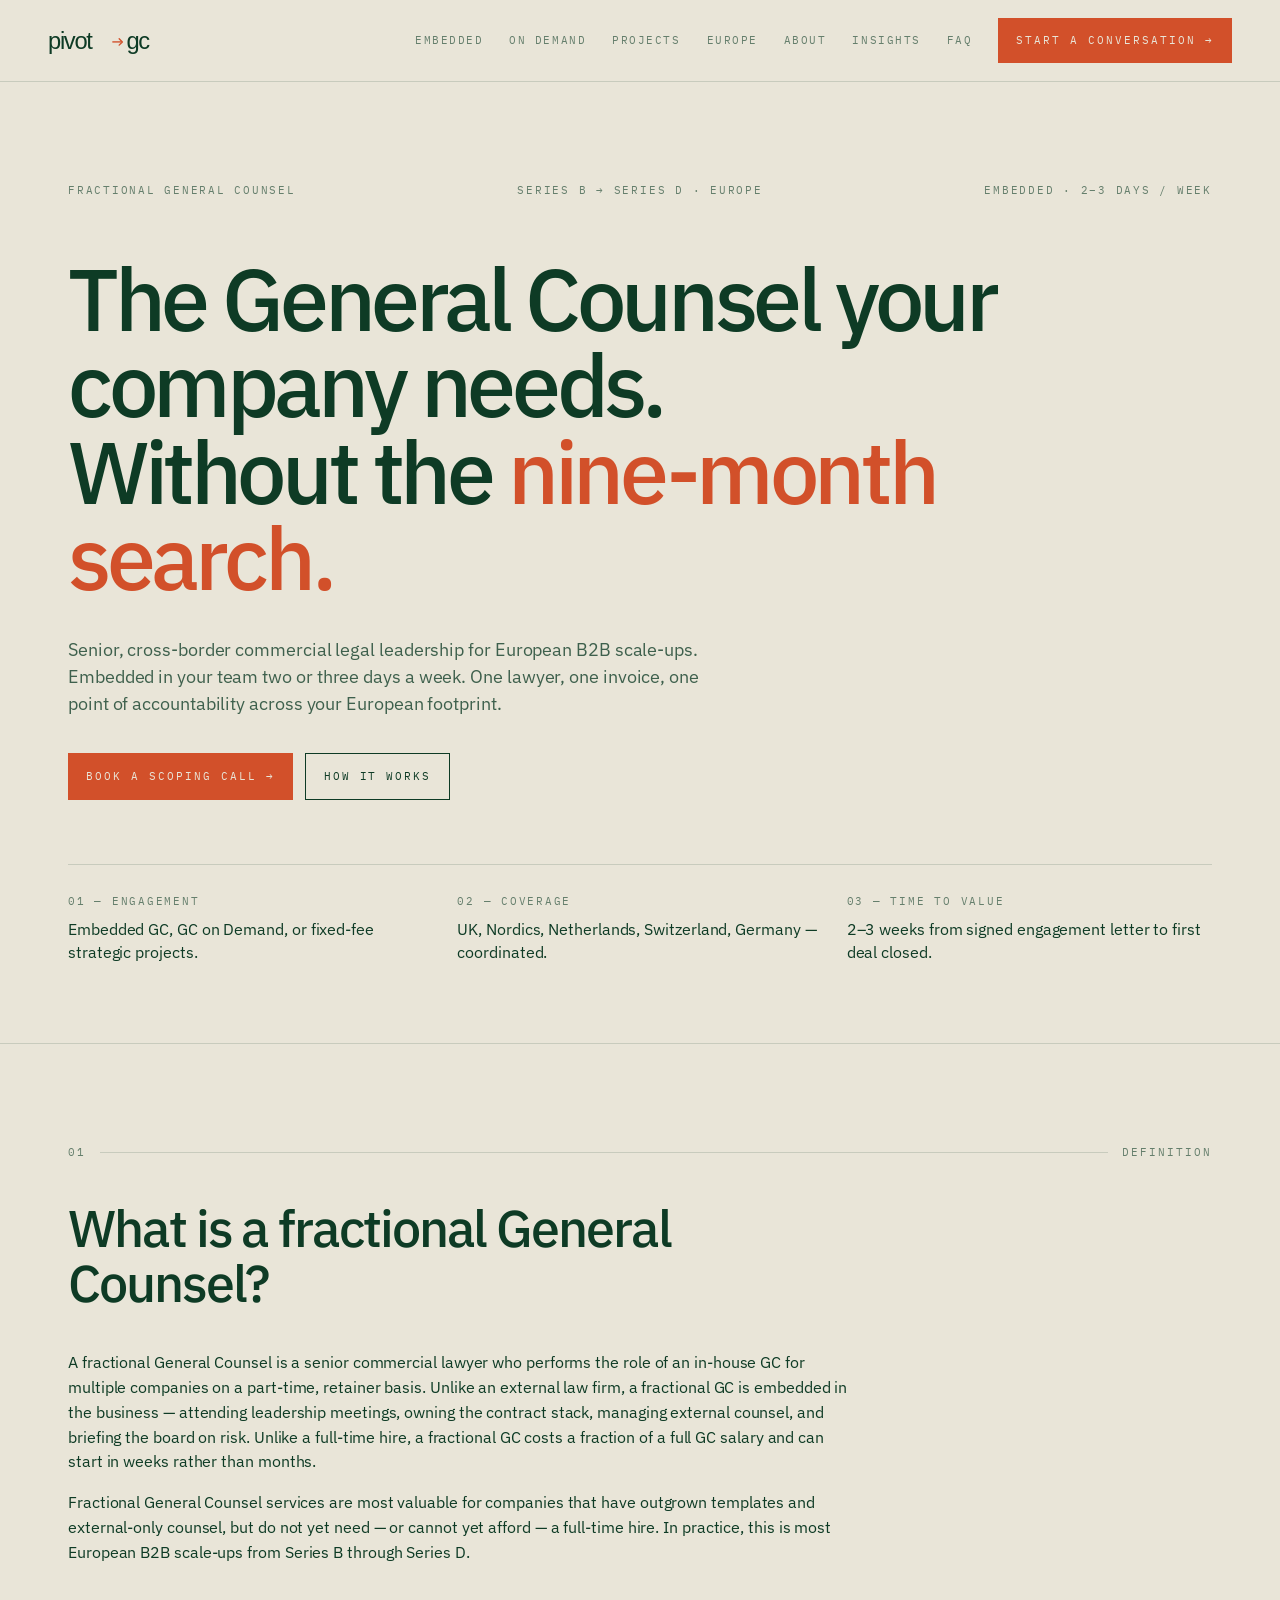
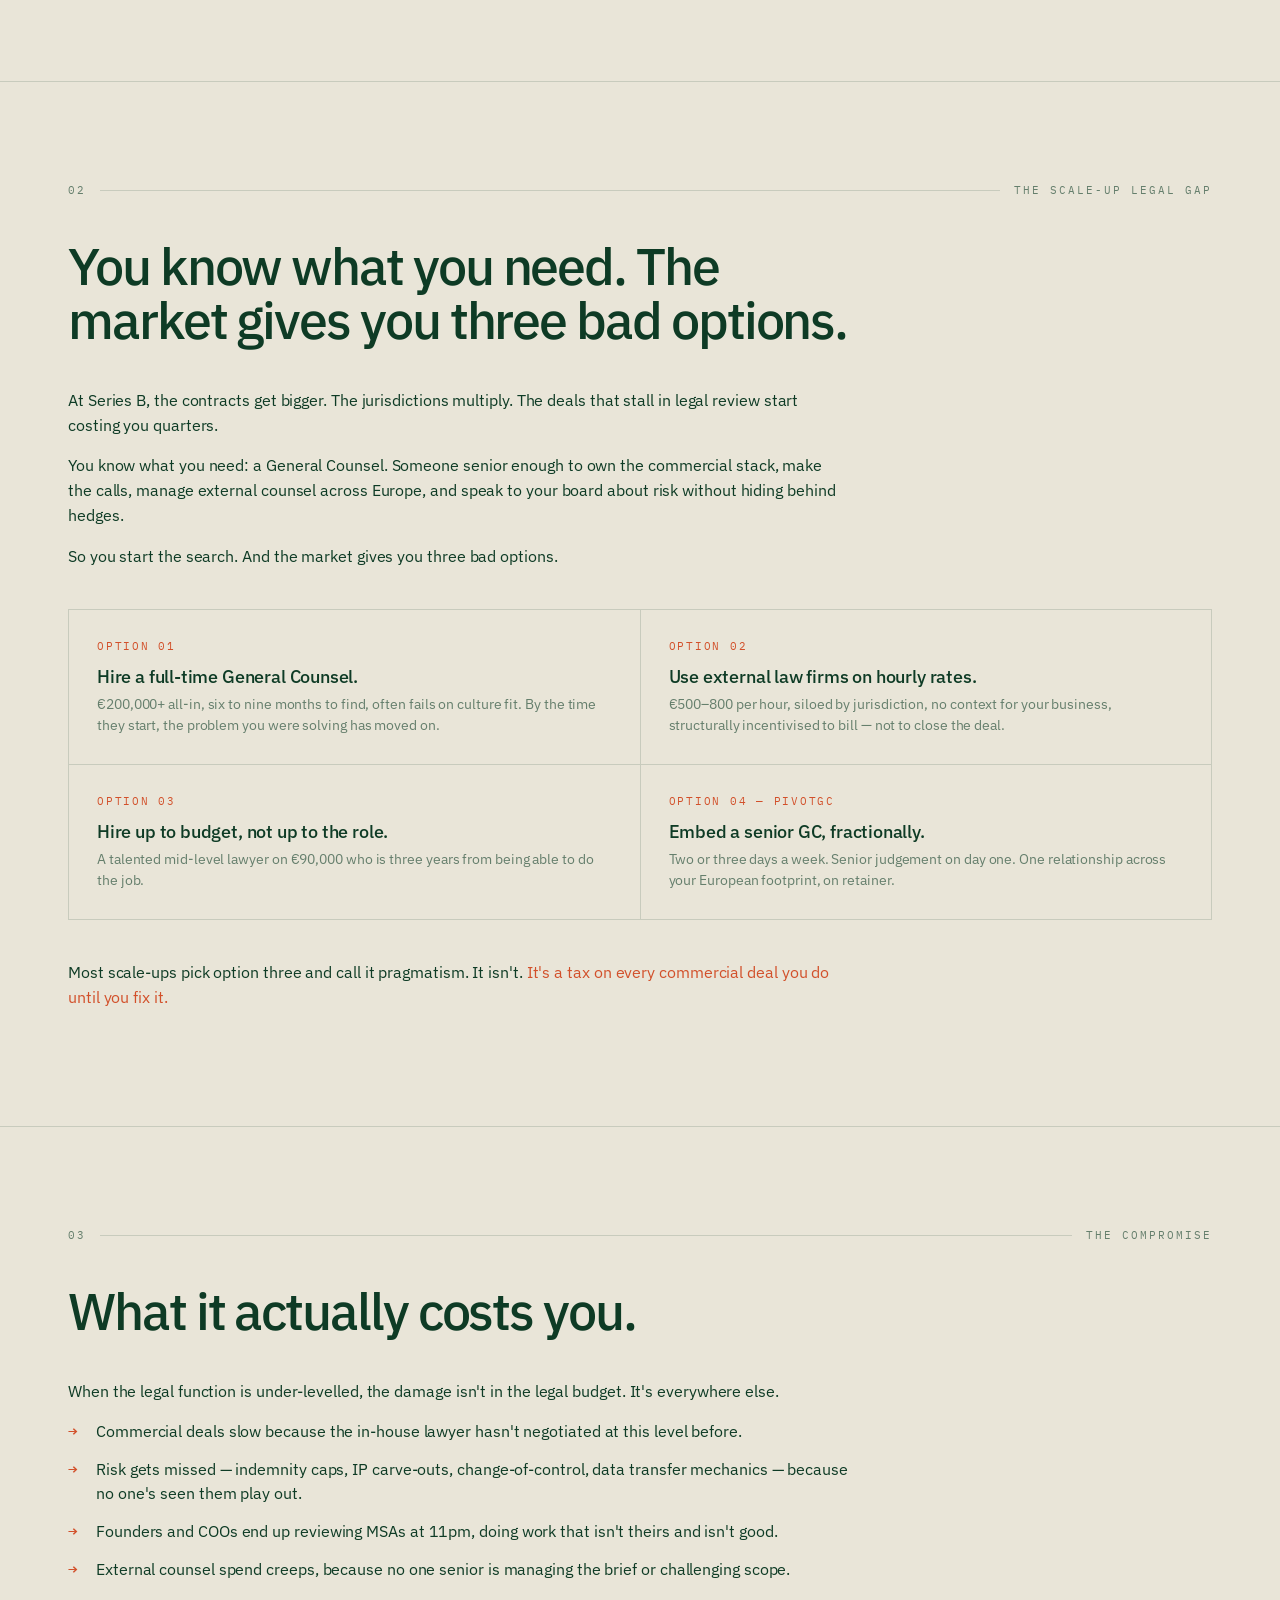
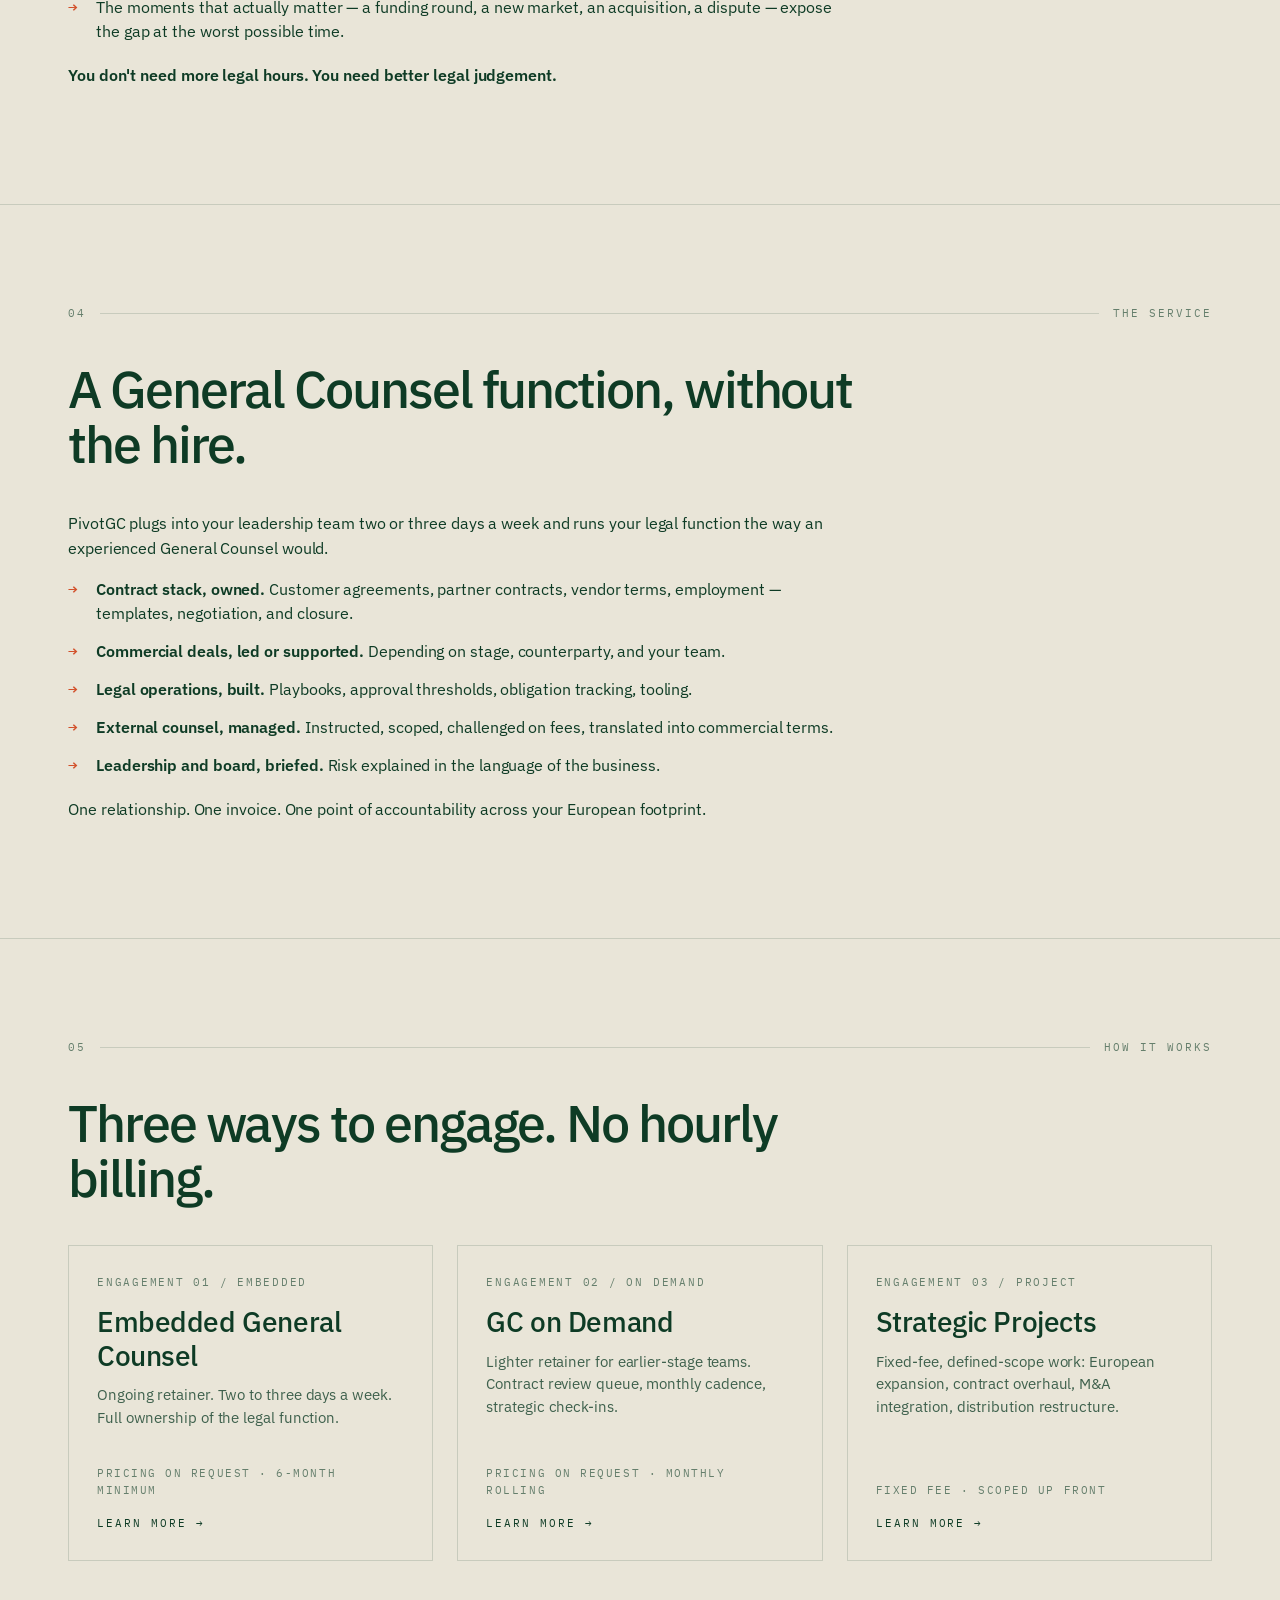
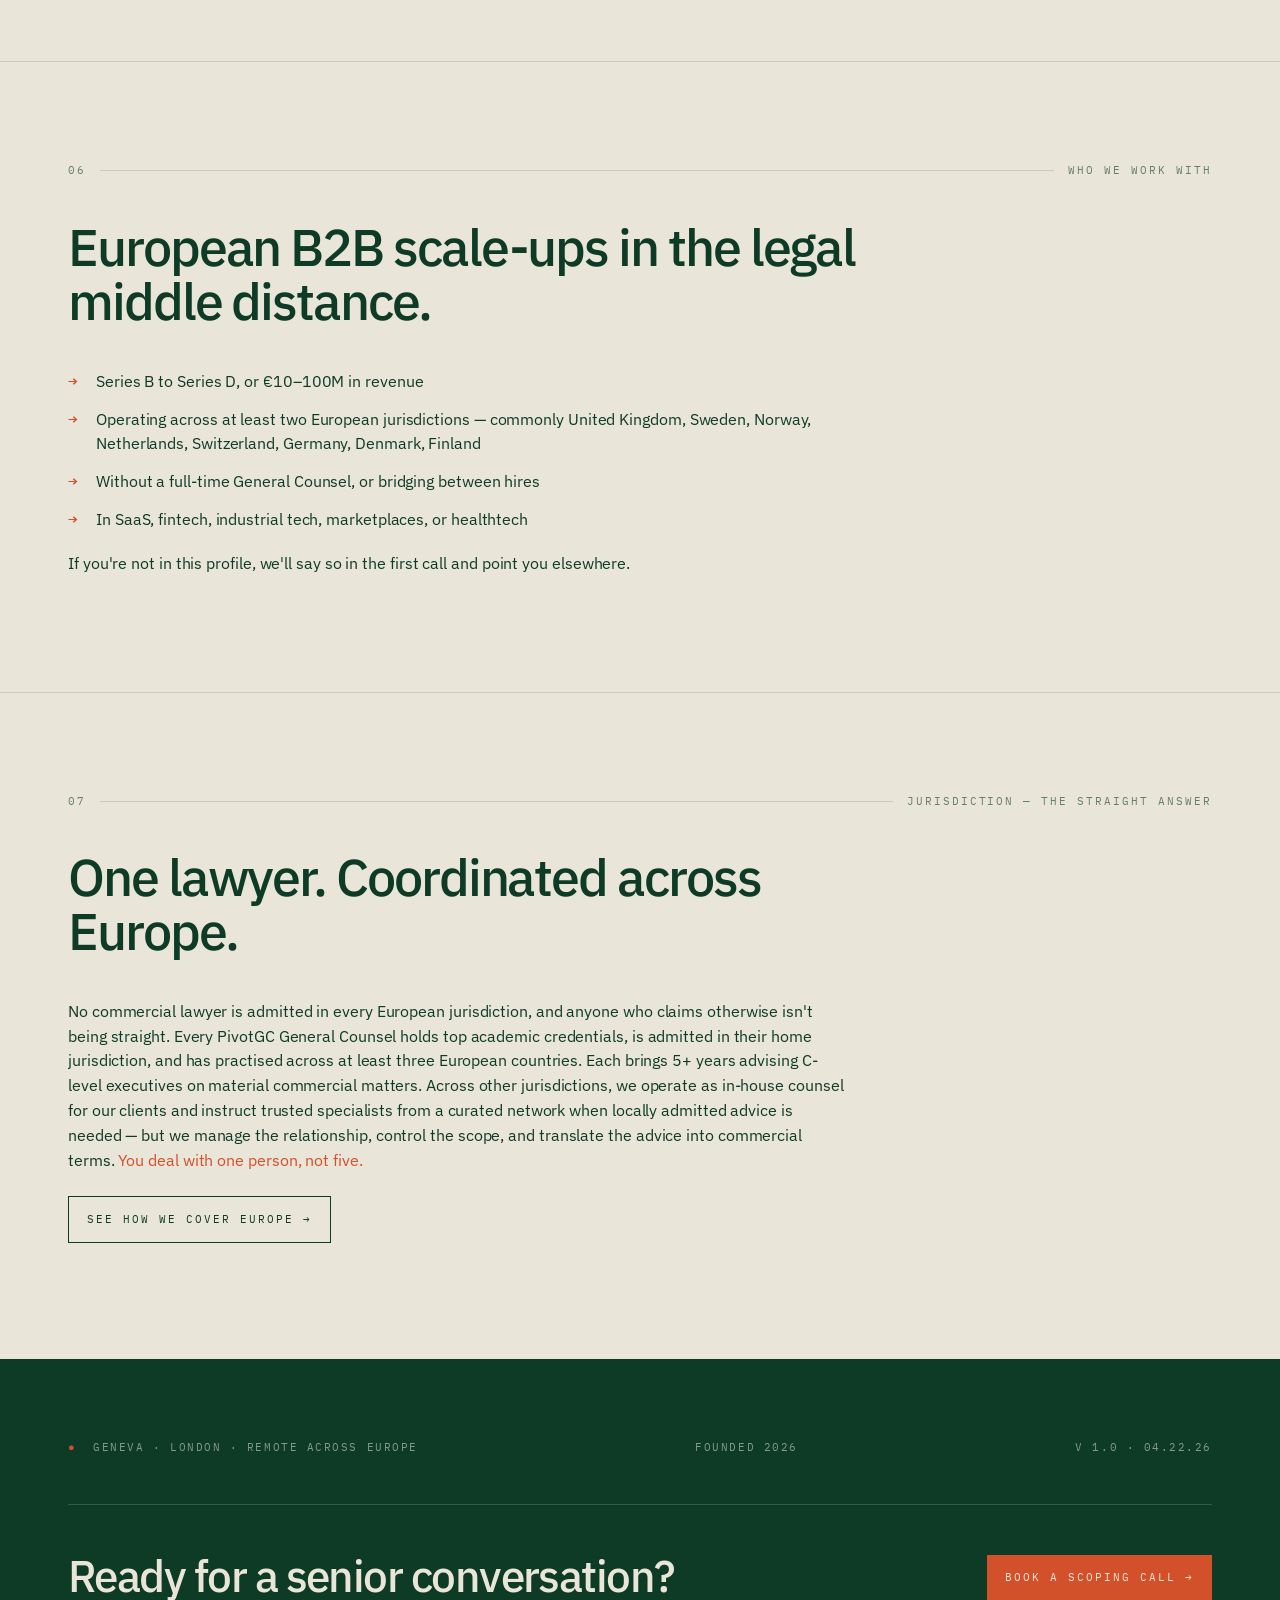
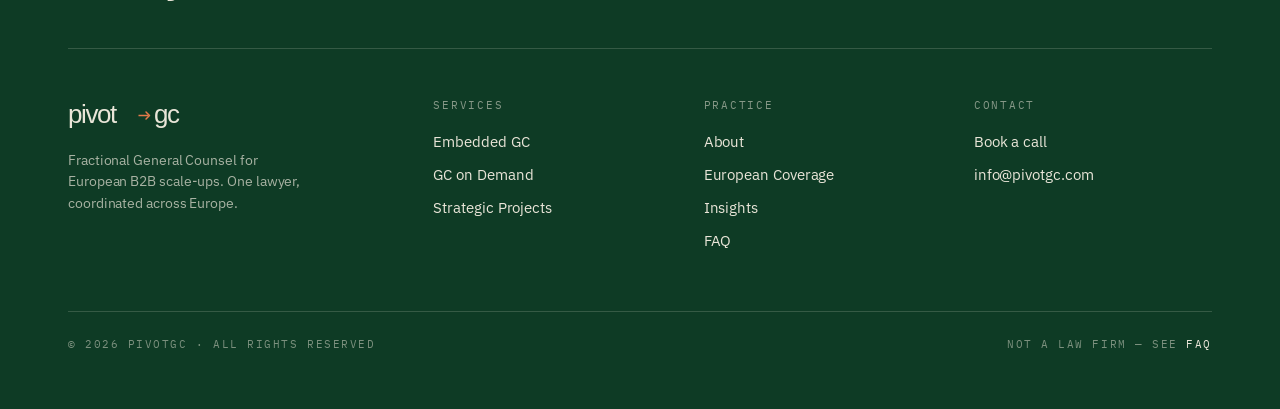
==== commit 36ceaf98: "Tighten hero h1, enlarge topbar logo, transparent footer wordmark - Hero h1 reduced from clamp(48px," ====
--- a/index.html
+++ b/index.html
@@ -273,7 +273,7 @@
 
     <div class="footer-grid">
       <div>
-        <img class="wordmark-rev" src="/assets/brand/pivotgc-reversed.svg" alt="PivotGC" />
+        <img class="wordmark-rev" src="/assets/brand/pivotgc-reversed-transparent.svg" alt="PivotGC" />
         <p class="blurb">Fractional General Counsel for European B2B scale-ups. One lawyer, coordinated across Europe.</p>
       </div>
       <div>
--- a/assets/css/style.css
+++ b/assets/css/style.css
@@ -89,7 +89,7 @@
 }
 
 .brand-id .wordmark {
-  height: 22px;
+  height: 32px;
   width: auto;
   display: block;
 }
@@ -176,9 +176,9 @@
 
 .hero h1 {
   font-weight: var(--pgc-weight-medium);
-  font-size: clamp(48px, 8vw, 104px);
-  line-height: 0.95;
-  letter-spacing: -0.055em;
+  font-size: clamp(44px, 7vw, 88px);
+  line-height: 0.98;
+  letter-spacing: -0.05em;
   margin: 0;
   max-width: 1100px;
 }
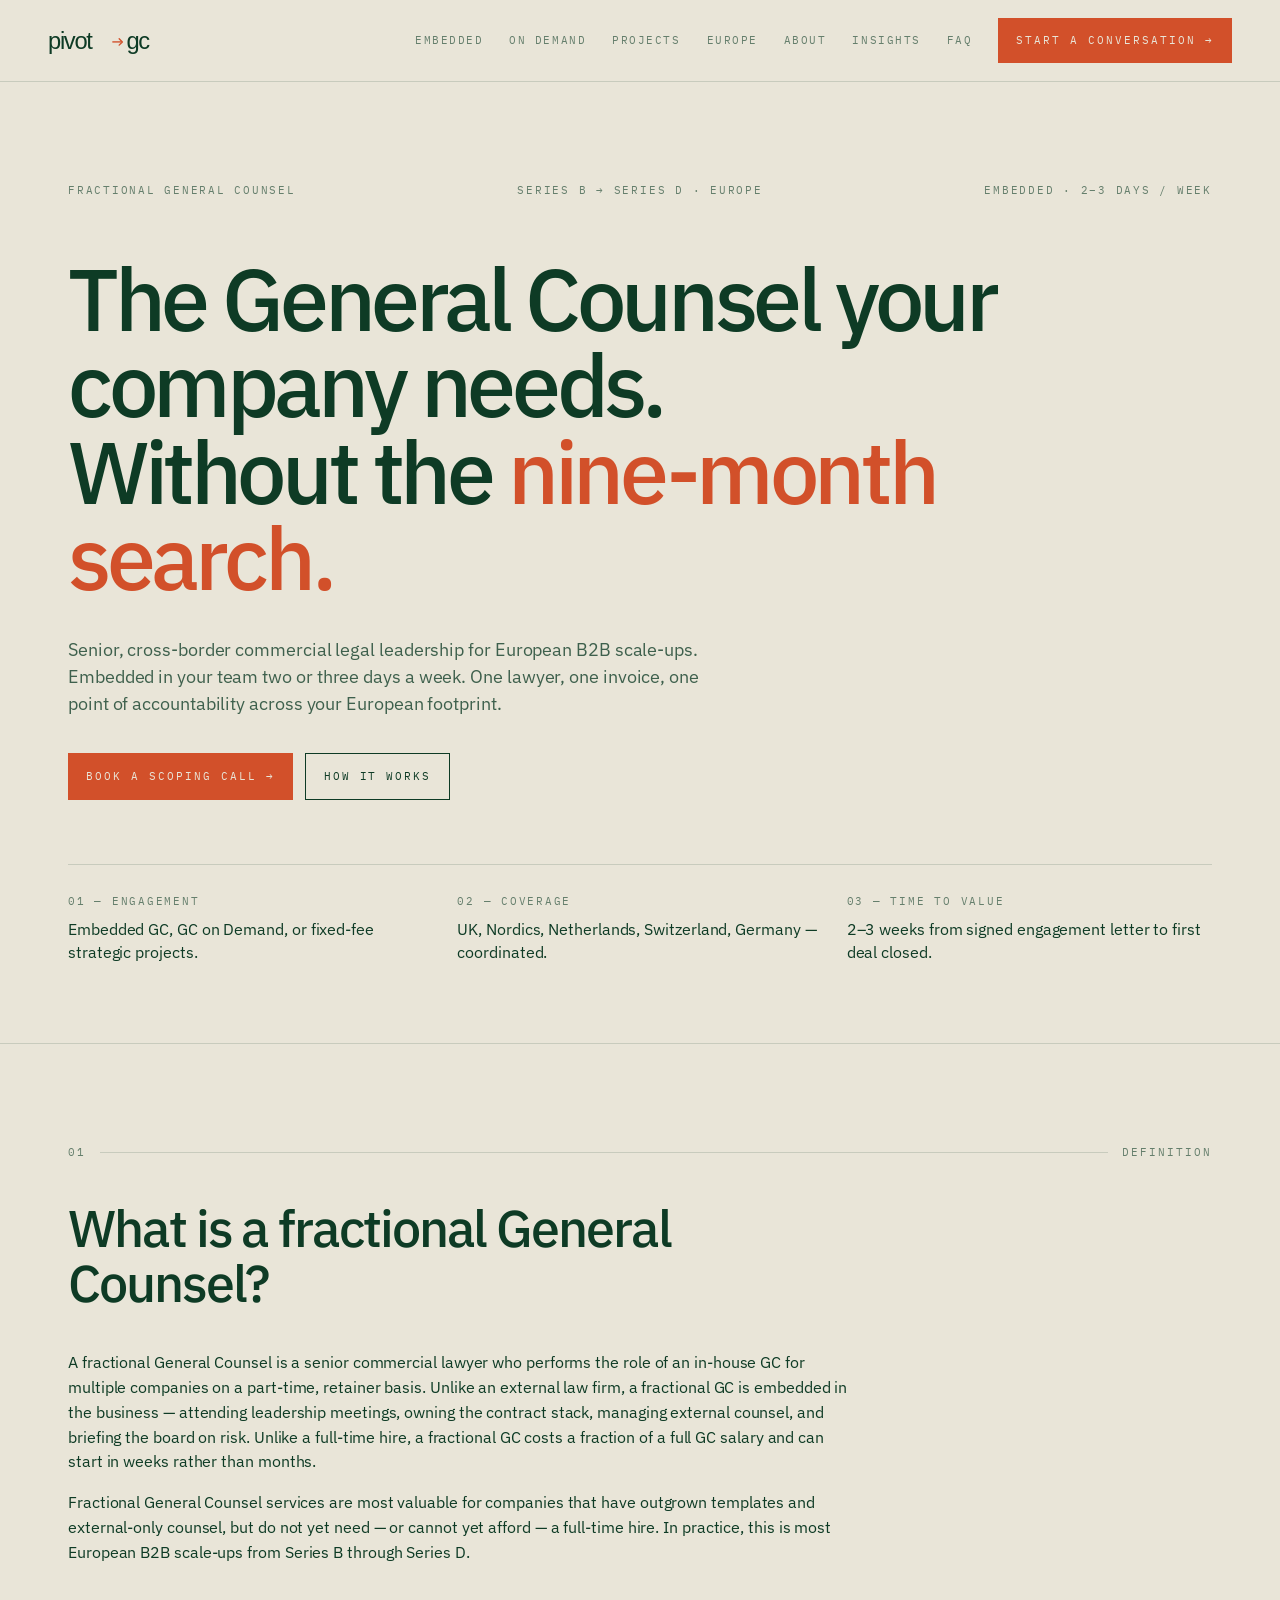
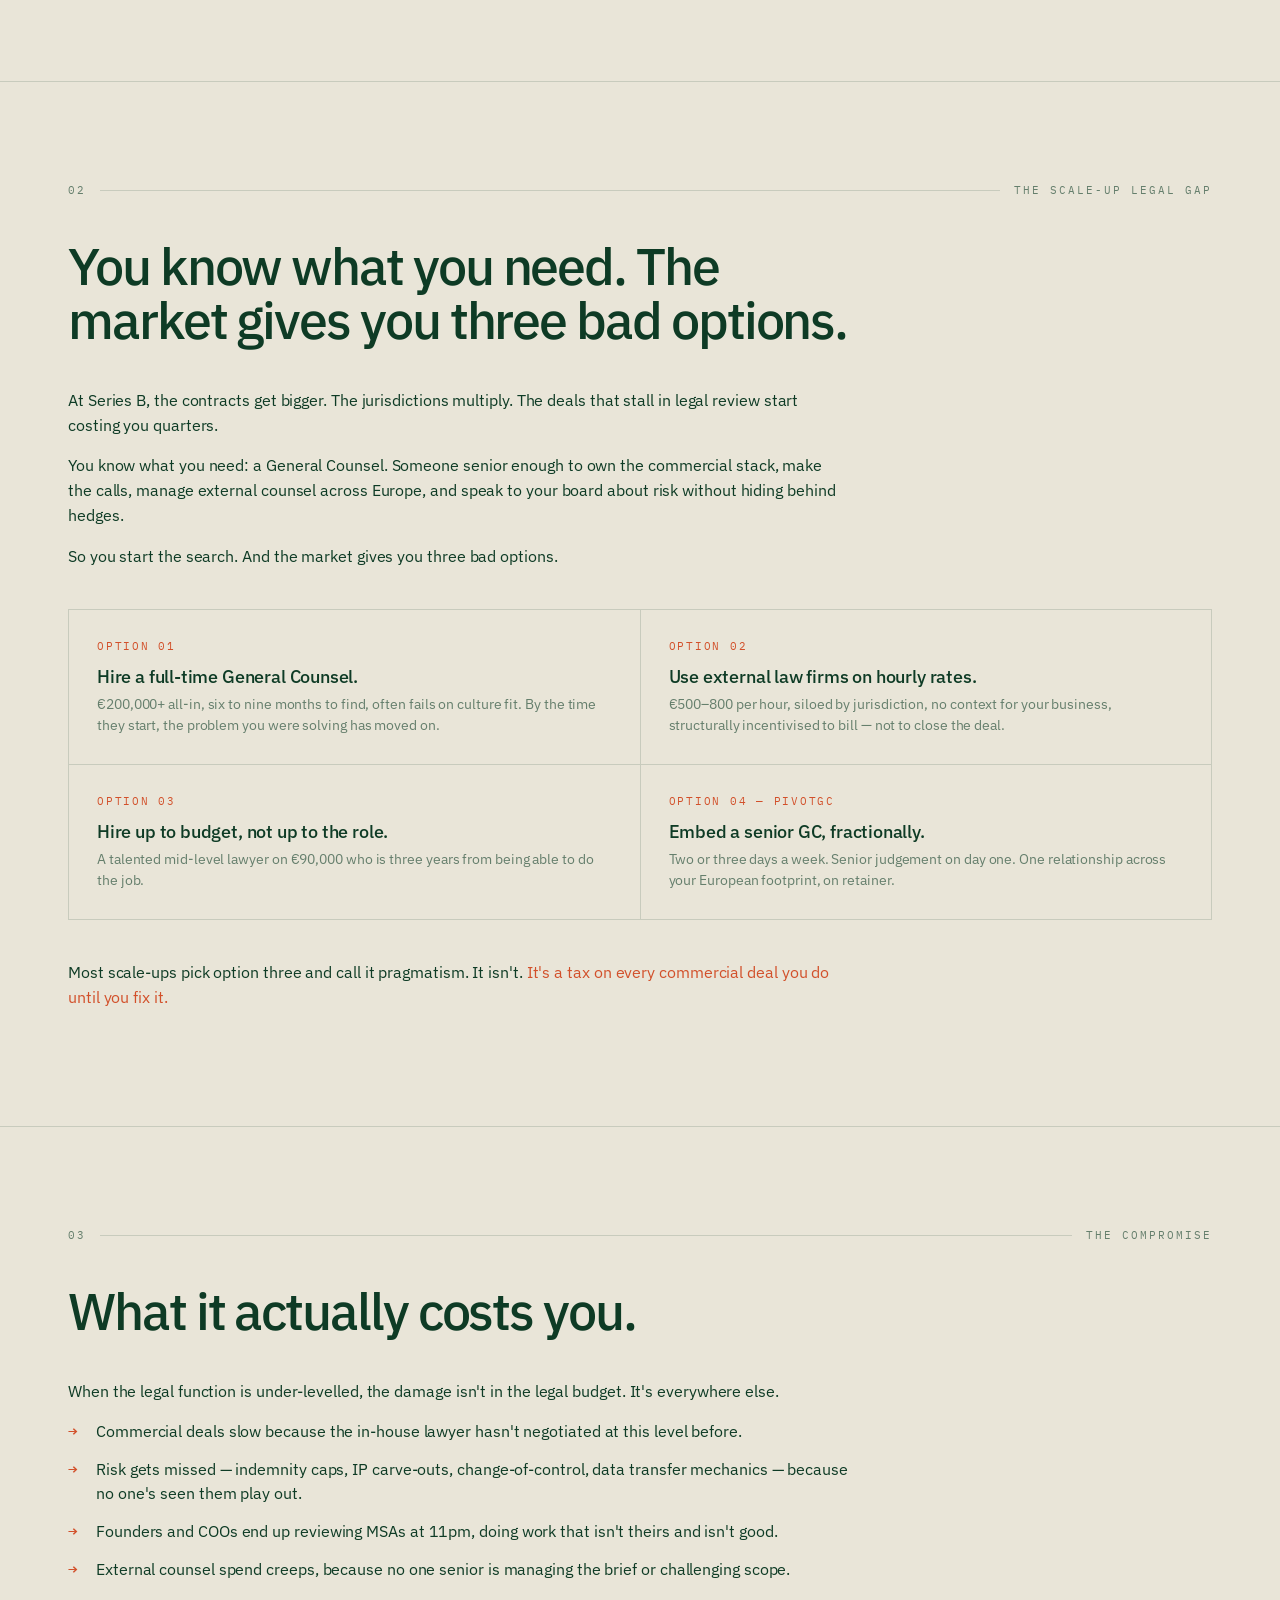
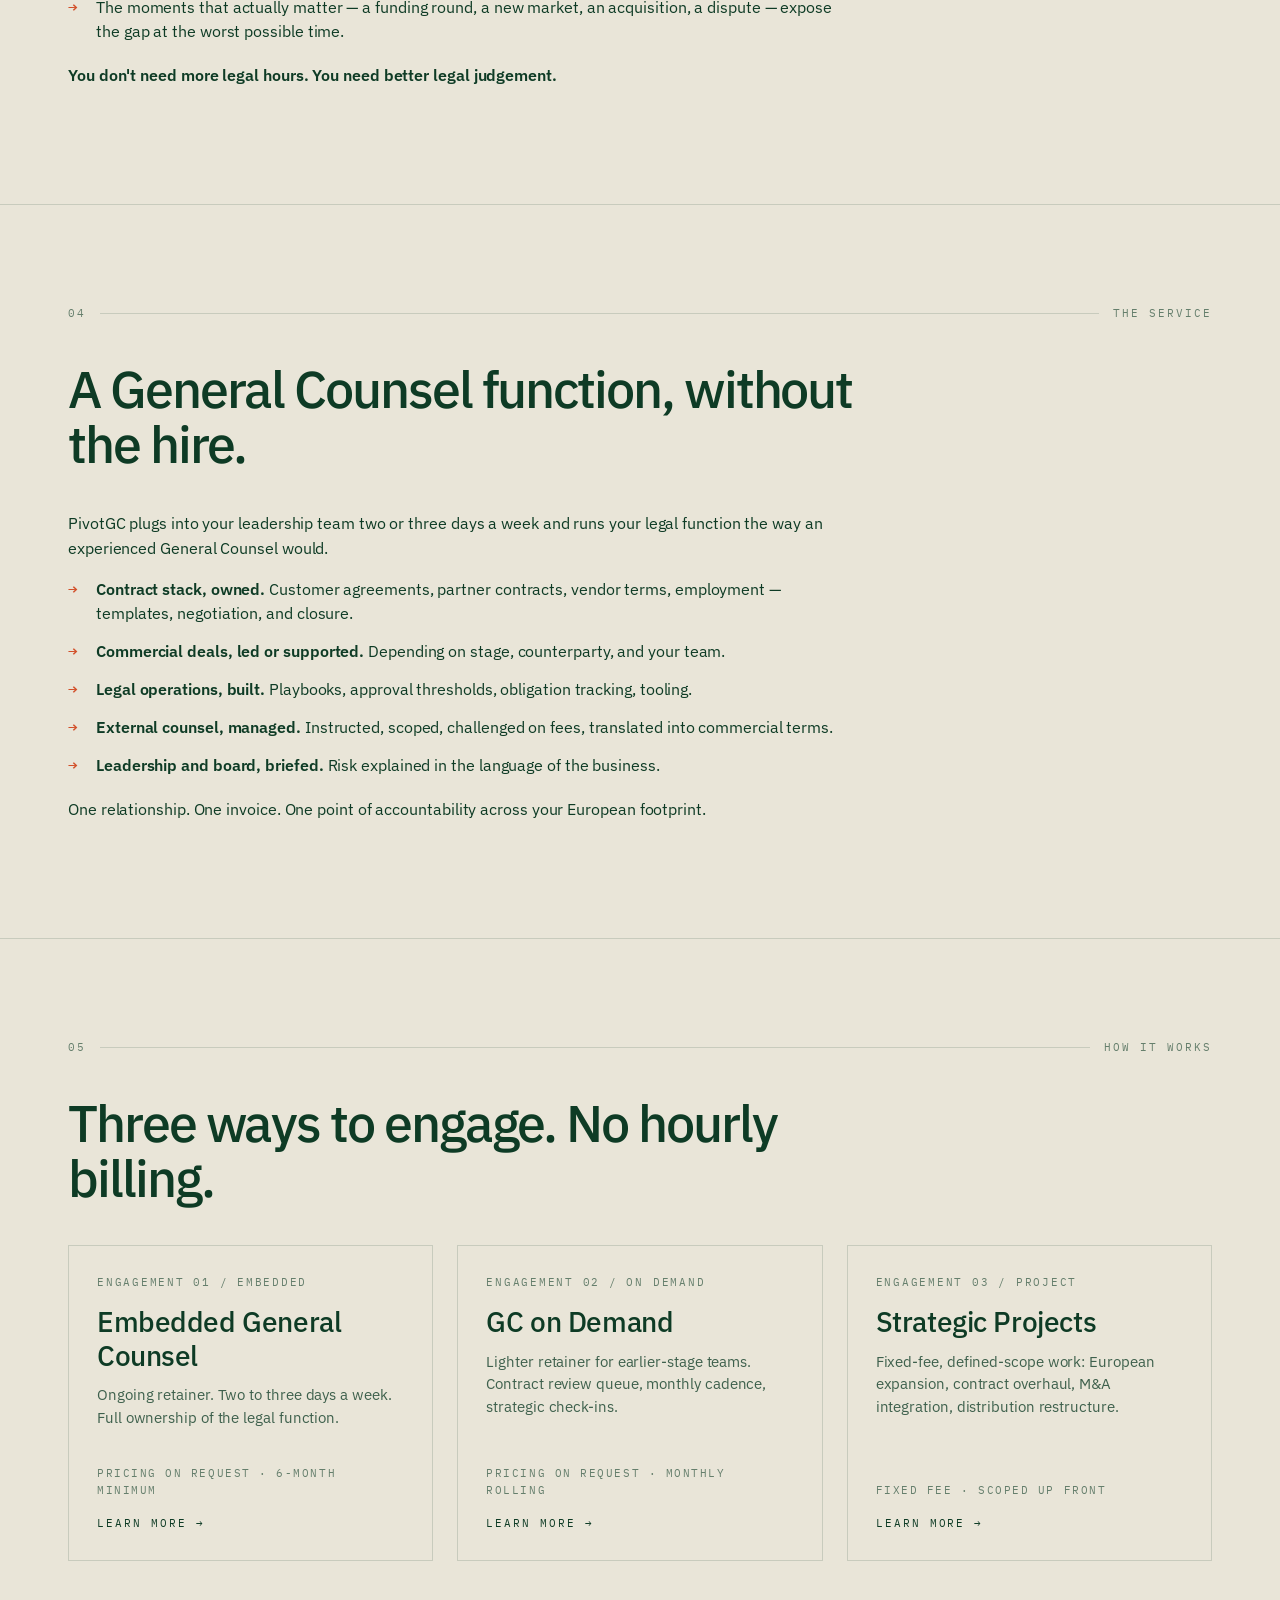
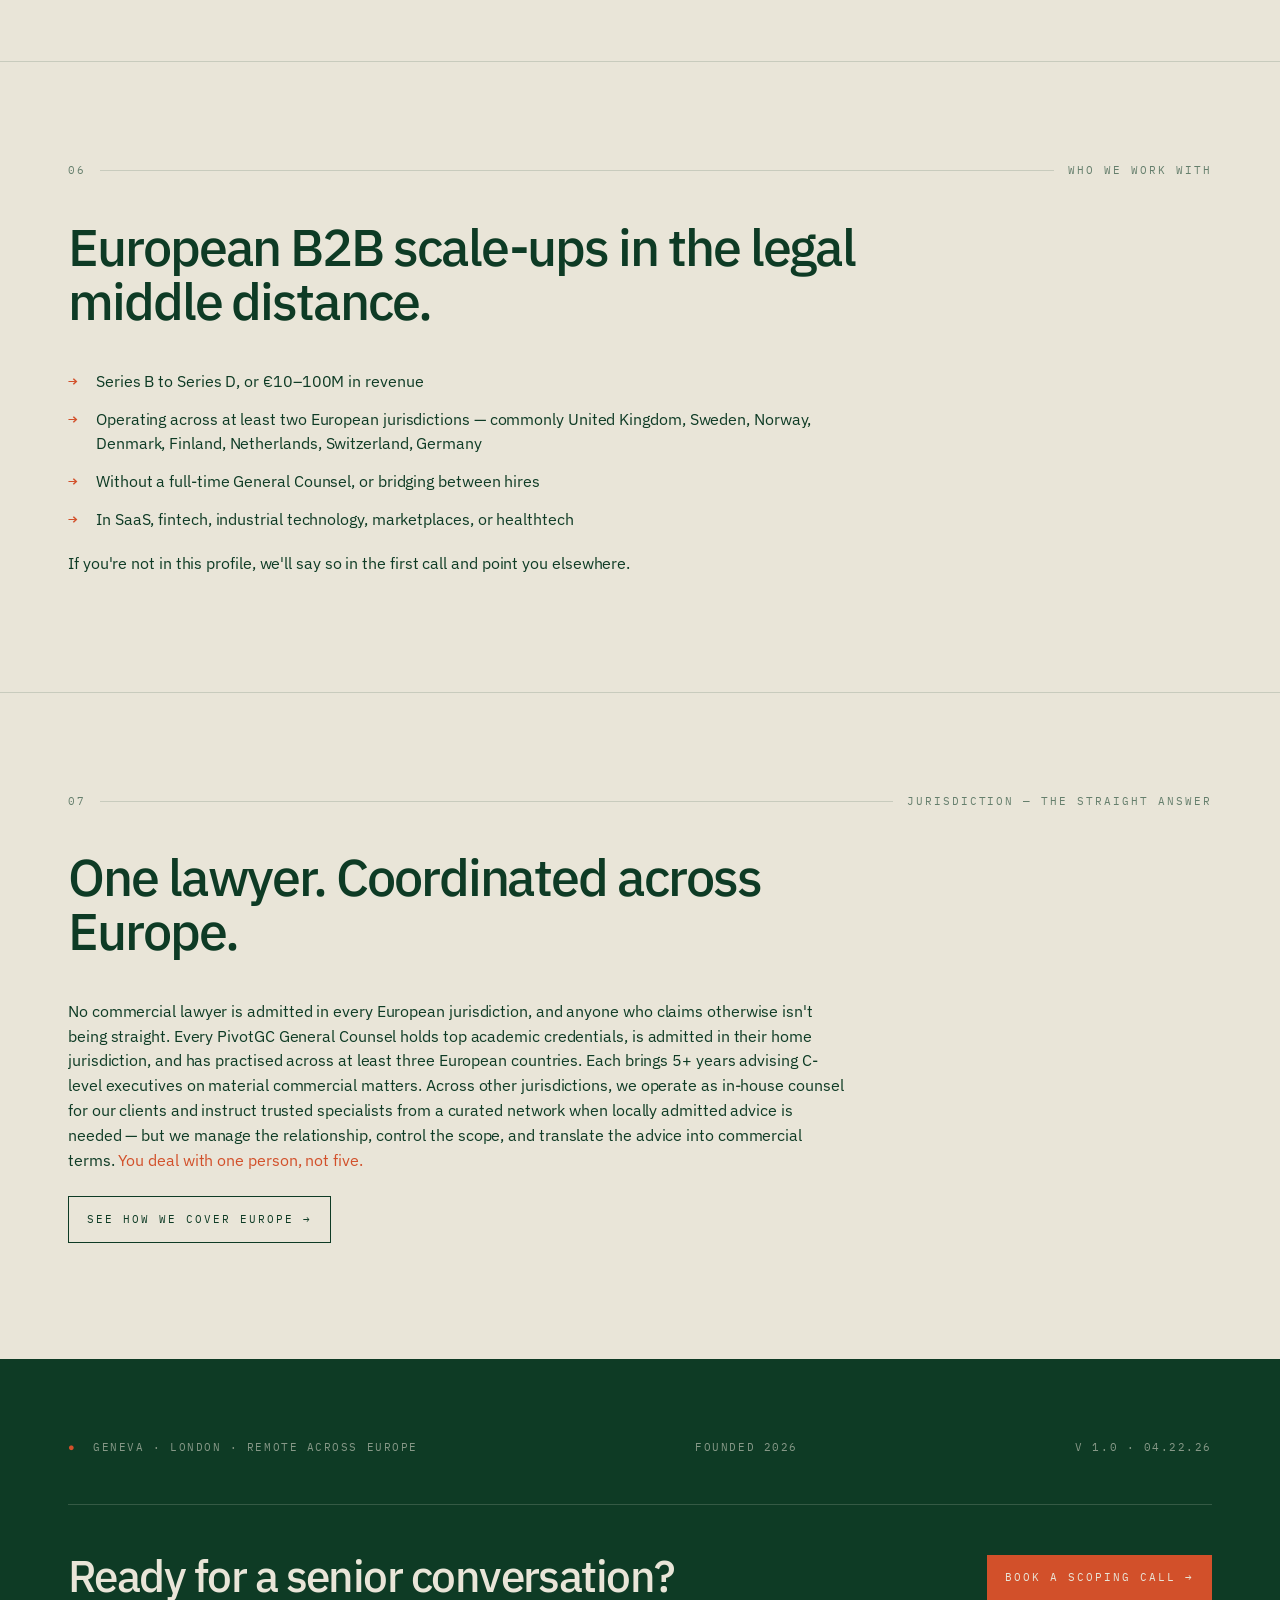
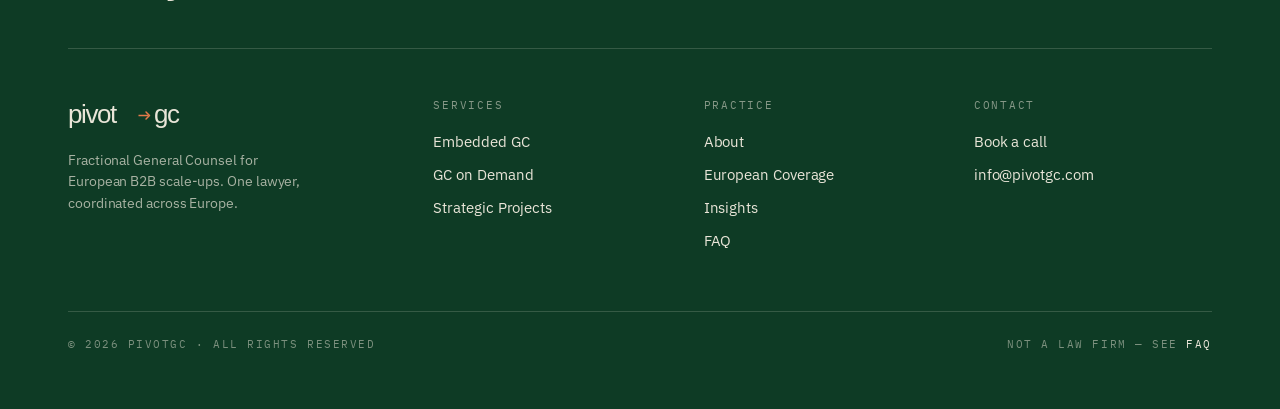
==== commit d231f633: "Apply WEBSITE-COPY.md edits Sweep edits from the WEBSITE-COPY.md changes pushed to GitHub. Each edit" ====
--- a/index.html
+++ b/index.html
@@ -4,10 +4,10 @@
   <meta charset="utf-8" />
   <meta name="viewport" content="width=device-width, initial-scale=1" />
   <title>Fractional General Counsel for European Scale-ups | PivotGC</title>
-  <meta name="description" content="Senior fractional General Counsel for European B2B scale-ups. Cross-border commercial legal leadership, embedded in your team two or three days a week." />
+  <meta name="description" content="Senior fractional General Counsel for European B2B scale-ups. Cross-border legal leadership, embedded 2–3 days a week. UK, Nordics, Benelux, DACH." />
   <link rel="canonical" href="https://pivotgc.com/" />
   <meta property="og:title" content="Fractional General Counsel for European Scale-ups | PivotGC" />
-  <meta property="og:description" content="Senior fractional General Counsel for European B2B scale-ups. Cross-border commercial legal leadership, embedded in your team two or three days a week." />
+  <meta property="og:description" content="Senior fractional General Counsel for European B2B scale-ups. Cross-border legal leadership, embedded 2–3 days a week. UK, Nordics, Benelux, DACH." />
   <meta property="og:type" content="website" />
   <meta property="og:url" content="https://pivotgc.com/" />
   <meta name="twitter:card" content="summary_large_image" />
@@ -233,9 +233,9 @@
     <div style="max-width:780px">
       <ul class="arrow-list">
         <li>Series B to Series D, or €10–100M in revenue</li>
-        <li>Operating across at least two European jurisdictions — commonly United Kingdom, Sweden, Norway, Netherlands, Switzerland, Germany, Denmark, Finland</li>
+        <li>Operating across at least two European jurisdictions — commonly United Kingdom, Sweden, Norway, Denmark, Finland, Netherlands, Switzerland, Germany</li>
         <li>Without a full-time General Counsel, or bridging between hires</li>
-        <li>In SaaS, fintech, industrial tech, marketplaces, or healthtech</li>
+        <li>In SaaS, fintech, industrial technology, marketplaces, or healthtech</li>
       </ul>
       <p>If you're not in this profile, we'll say so in the first call and point you elsewhere.</p>
     </div>
@@ -259,7 +259,7 @@
 <footer class="site-footer">
   <div class="wrap">
     <div class="footer-meta">
-      <div><span style="color:var(--pgc-signal)">●</span> &nbsp;Geneva · London · Remote across Europe</div>
+      <div><span style="color:var(--pgc-signal)">●</span> &nbsp;Geneva · London · remote across Europe</div>
       <div>Founded 2026</div>
       <div>v 1.0 · 04.22.26</div>
     </div>
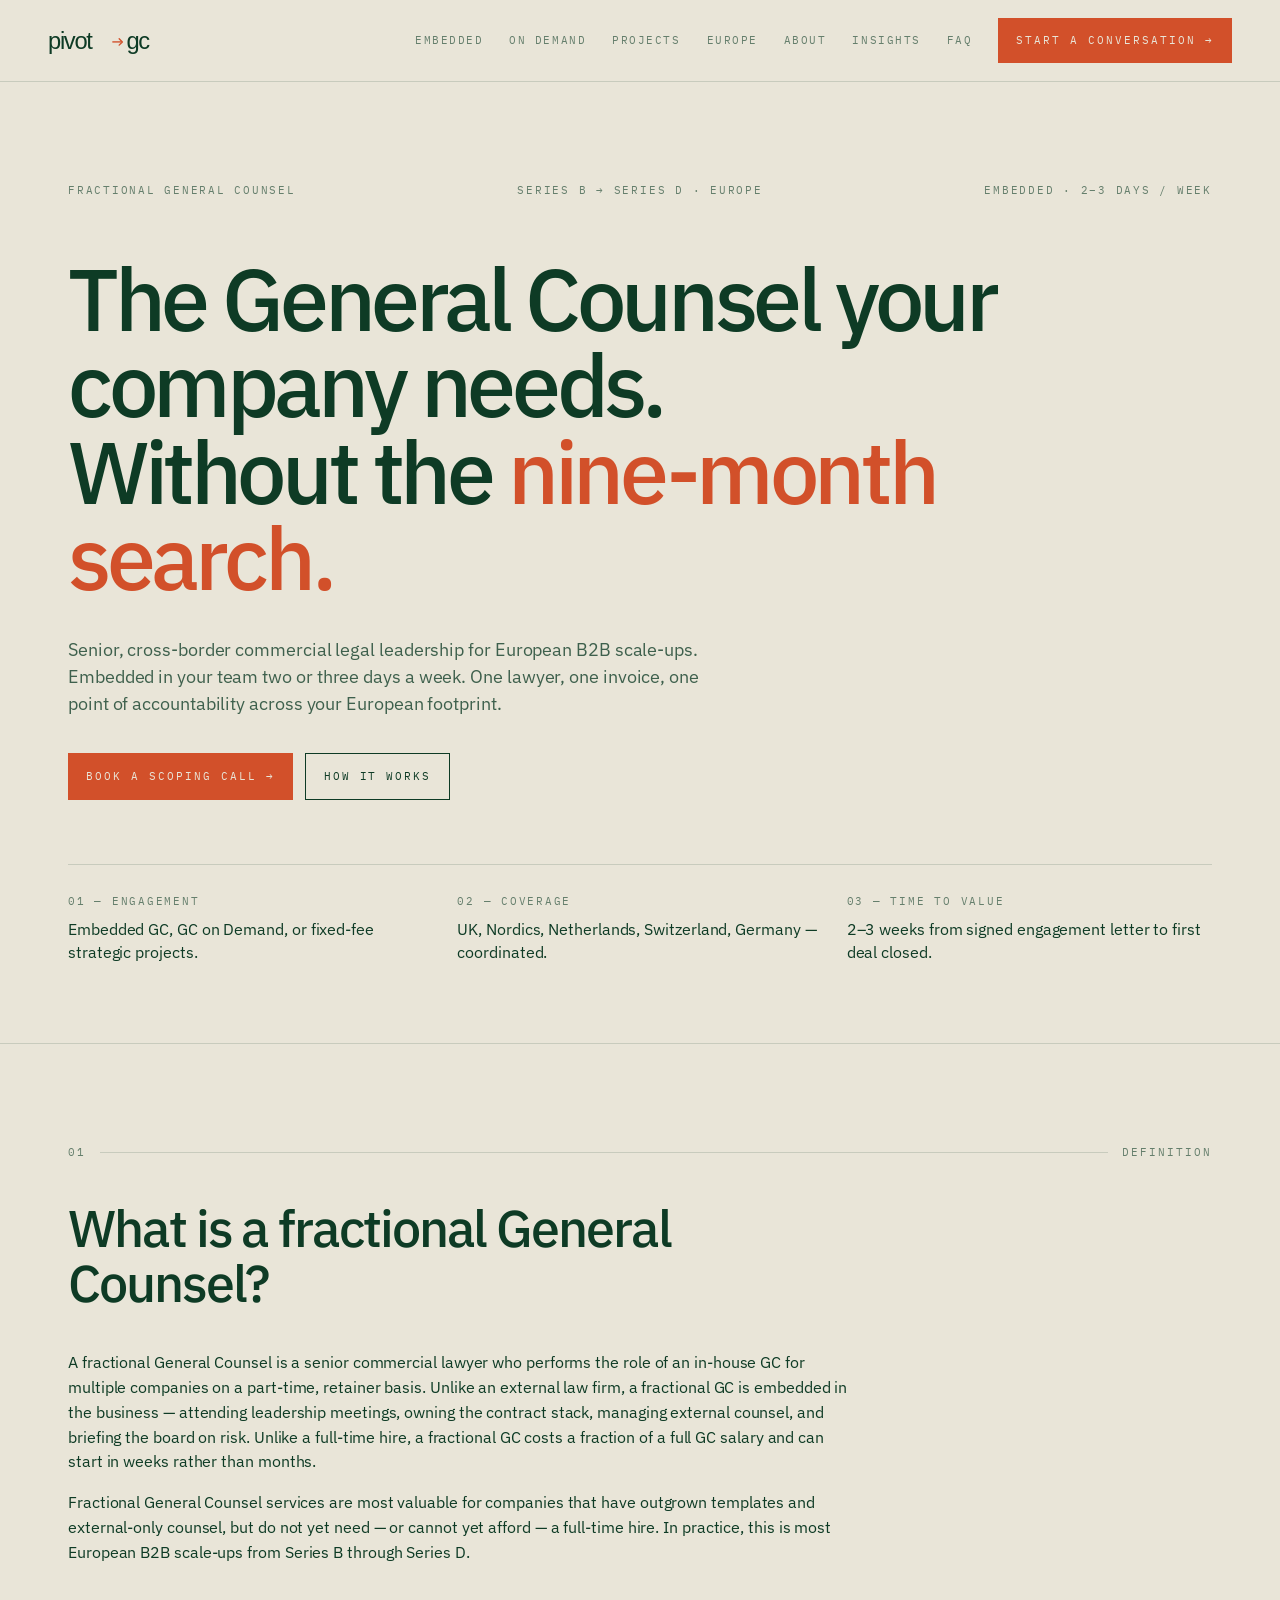
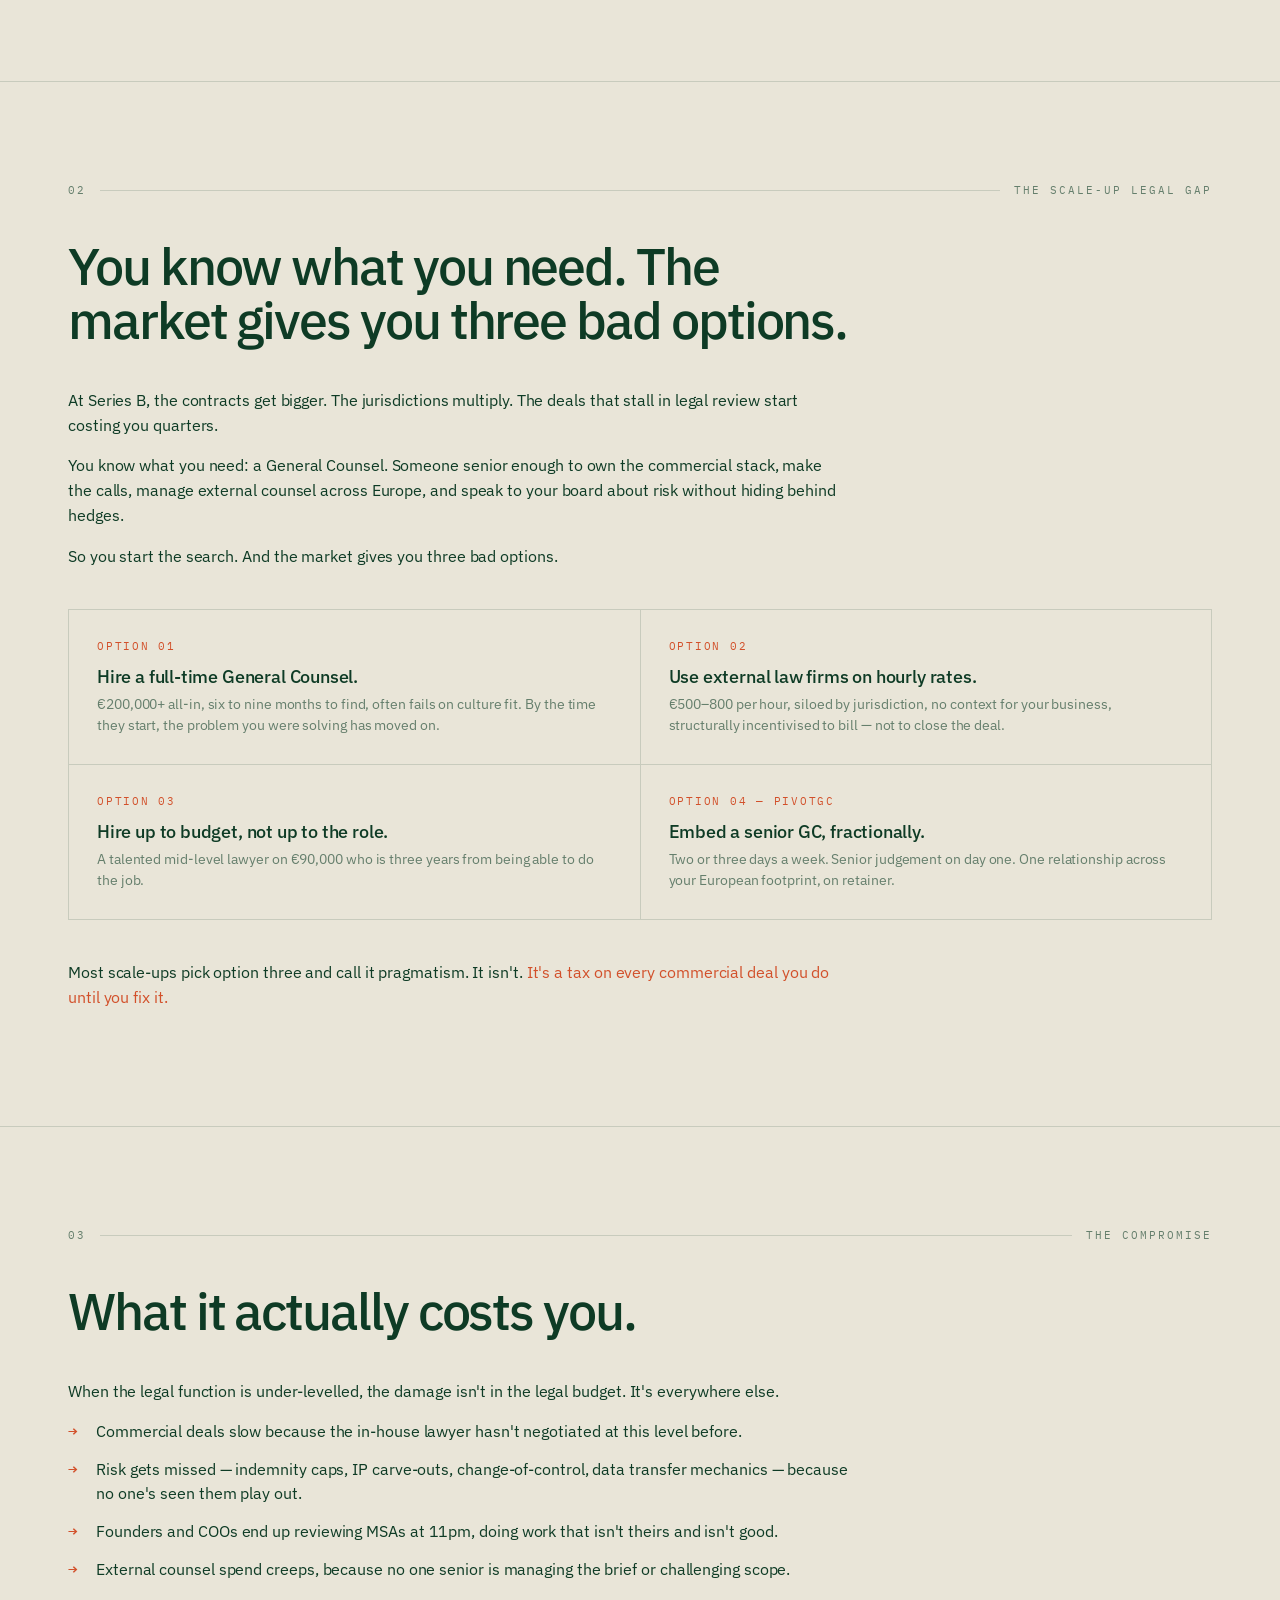
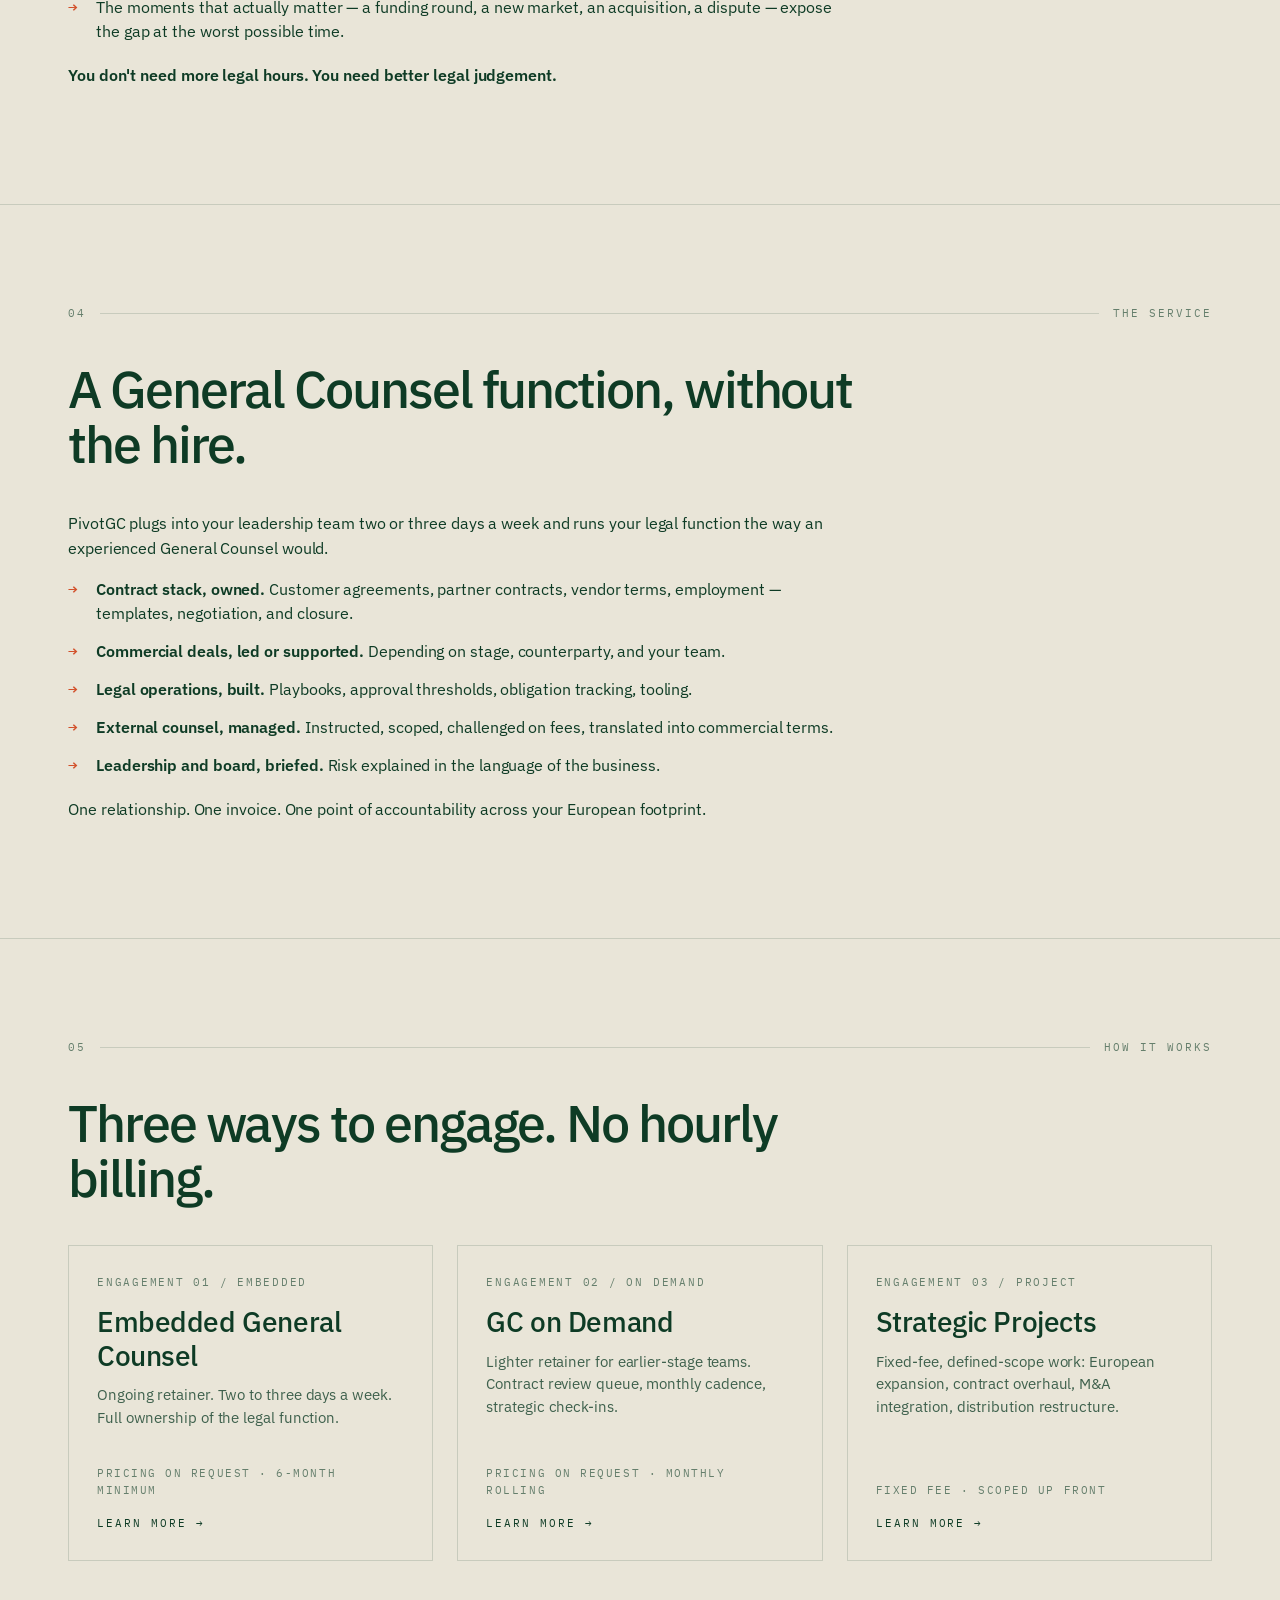
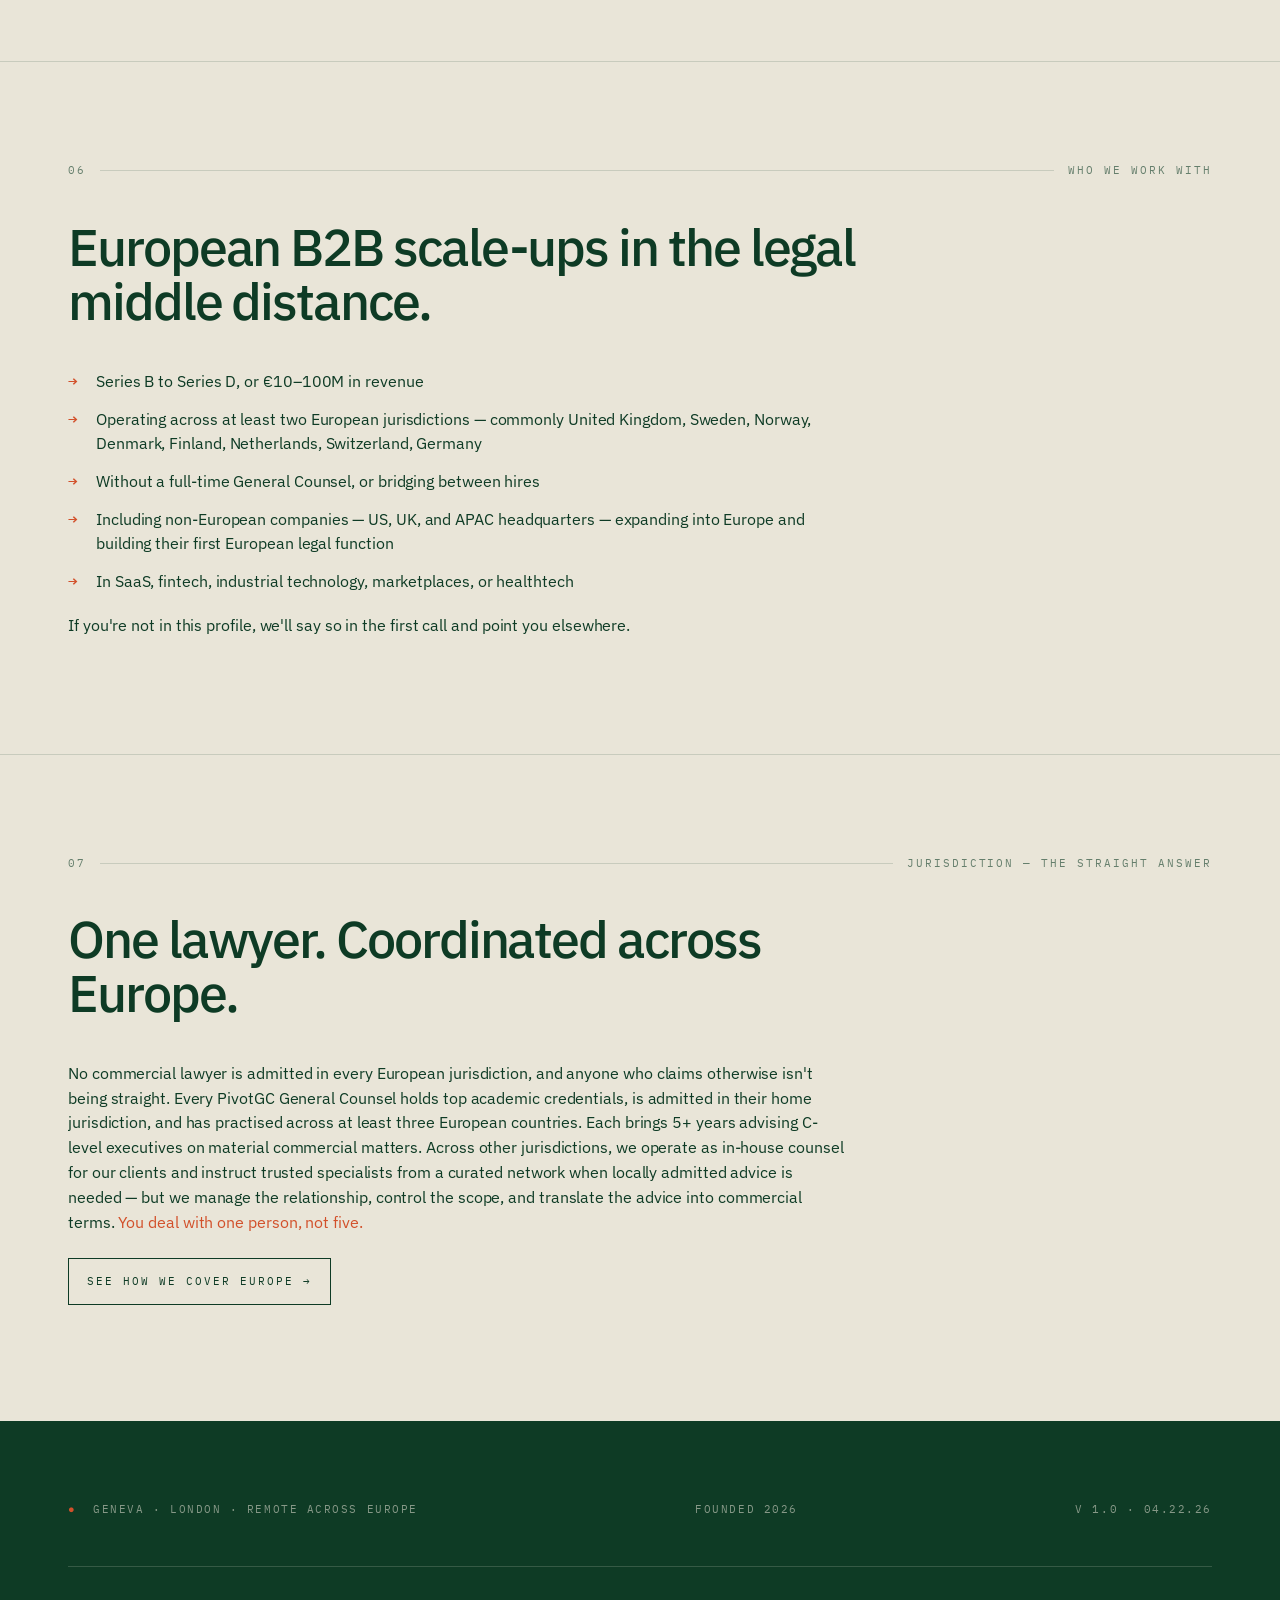
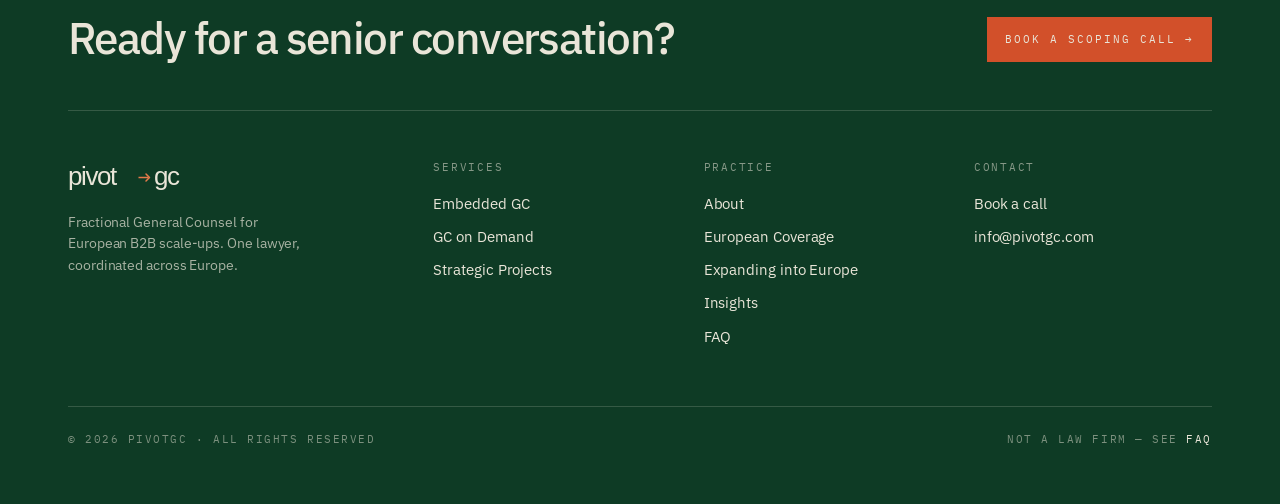
==== commit c8d6caba: "Add 'Expanding into Europe' landing page targeting international market-entry queries - New page /eu" ====
--- a/index.html
+++ b/index.html
@@ -10,9 +10,18 @@
   <meta property="og:description" content="Senior fractional General Counsel for European B2B scale-ups. Cross-border legal leadership, embedded 2–3 days a week. UK, Nordics, Benelux, DACH." />
   <meta property="og:type" content="website" />
   <meta property="og:url" content="https://pivotgc.com/" />
+  <meta property="og:site_name" content="PivotGC" />
+  <meta property="og:image" content="https://pivotgc.com/assets/brand/pivotgc-og.png" />
+  <meta property="og:image:width" content="1200" />
+  <meta property="og:image:height" content="630" />
+  <meta property="og:image:alt" content="PivotGC — Fractional General Counsel for European scale-ups" />
+  <meta name="twitter:image" content="https://pivotgc.com/assets/brand/pivotgc-og.png" />
   <meta name="twitter:card" content="summary_large_image" />
   <link rel="icon" href="/assets/brand/pivotgc-favicon.svg" type="image/svg+xml" />
   <link rel="apple-touch-icon" href="/assets/brand/pivotgc-appicon.svg" />
+  <link rel="preconnect" href="https://fonts.googleapis.com" />
+  <link rel="preconnect" href="https://fonts.gstatic.com" crossorigin />
+  <link rel="stylesheet" href="https://fonts.googleapis.com/css2?family=IBM+Plex+Sans:wght@300;400;500;600;700&family=IBM+Plex+Mono:wght@300;400;500;600&display=swap" />
   <link rel="stylesheet" href="/assets/tokens/pivotgc-tokens.css" />
   <link rel="stylesheet" href="/assets/css/style.css" />
   <script type="application/ld+json">
@@ -60,6 +69,18 @@
     "priceRange": "€€€"
   }
   </script>
+  <script type="application/ld+json">
+  {
+    "@context": "https://schema.org",
+    "@type": "WebSite",
+    "@id": "https://pivotgc.com/#website",
+    "url": "https://pivotgc.com/",
+    "name": "PivotGC",
+    "description": "Fractional General Counsel for European B2B scale-ups.",
+    "publisher": { "@id": "https://pivotgc.com/#organization" },
+    "inLanguage": "en"
+  }
+  </script>
 </head>
 <body>
 
@@ -235,6 +256,7 @@
         <li>Series B to Series D, or €10–100M in revenue</li>
         <li>Operating across at least two European jurisdictions — commonly United Kingdom, Sweden, Norway, Denmark, Finland, Netherlands, Switzerland, Germany</li>
         <li>Without a full-time General Counsel, or bridging between hires</li>
+        <li>Including non-European companies — US, UK, and APAC headquarters — <a href="/europe/expanding-into-europe/">expanding into Europe</a> and building their first European legal function</li>
         <li>In SaaS, fintech, industrial technology, marketplaces, or healthtech</li>
       </ul>
       <p>If you're not in this profile, we'll say so in the first call and point you elsewhere.</p>
@@ -289,6 +311,7 @@
         <ul>
           <li><a href="/about/">About</a></li>
           <li><a href="/europe/">European Coverage</a></li>
+          <li><a href="/europe/expanding-into-europe/">Expanding into Europe</a></li>
           <li><a href="/insights/">Insights</a></li>
           <li><a href="/faq/">FAQ</a></li>
         </ul>
--- a/assets/tokens/pivotgc-tokens.css
+++ b/assets/tokens/pivotgc-tokens.css
@@ -7,7 +7,9 @@
  *   - Signal Orange must cover < 5% of any view. Forest ≈ 70%, Bone ≈ 25%.
  */
 
-@import url('https://fonts.googleapis.com/css2?family=IBM+Plex+Sans:wght@300;400;500;600;700&family=IBM+Plex+Mono:wght@300;400;500;600&display=swap');
+/* Fonts are loaded via <link rel="preconnect"> + <link rel="stylesheet"> in each
+ * page <head> instead of a CSS @import, so the font CSS downloads in parallel
+ * with this file rather than after it (render-blocking chain). */
 
 :root {
   /* -------- Color · Core -------- */
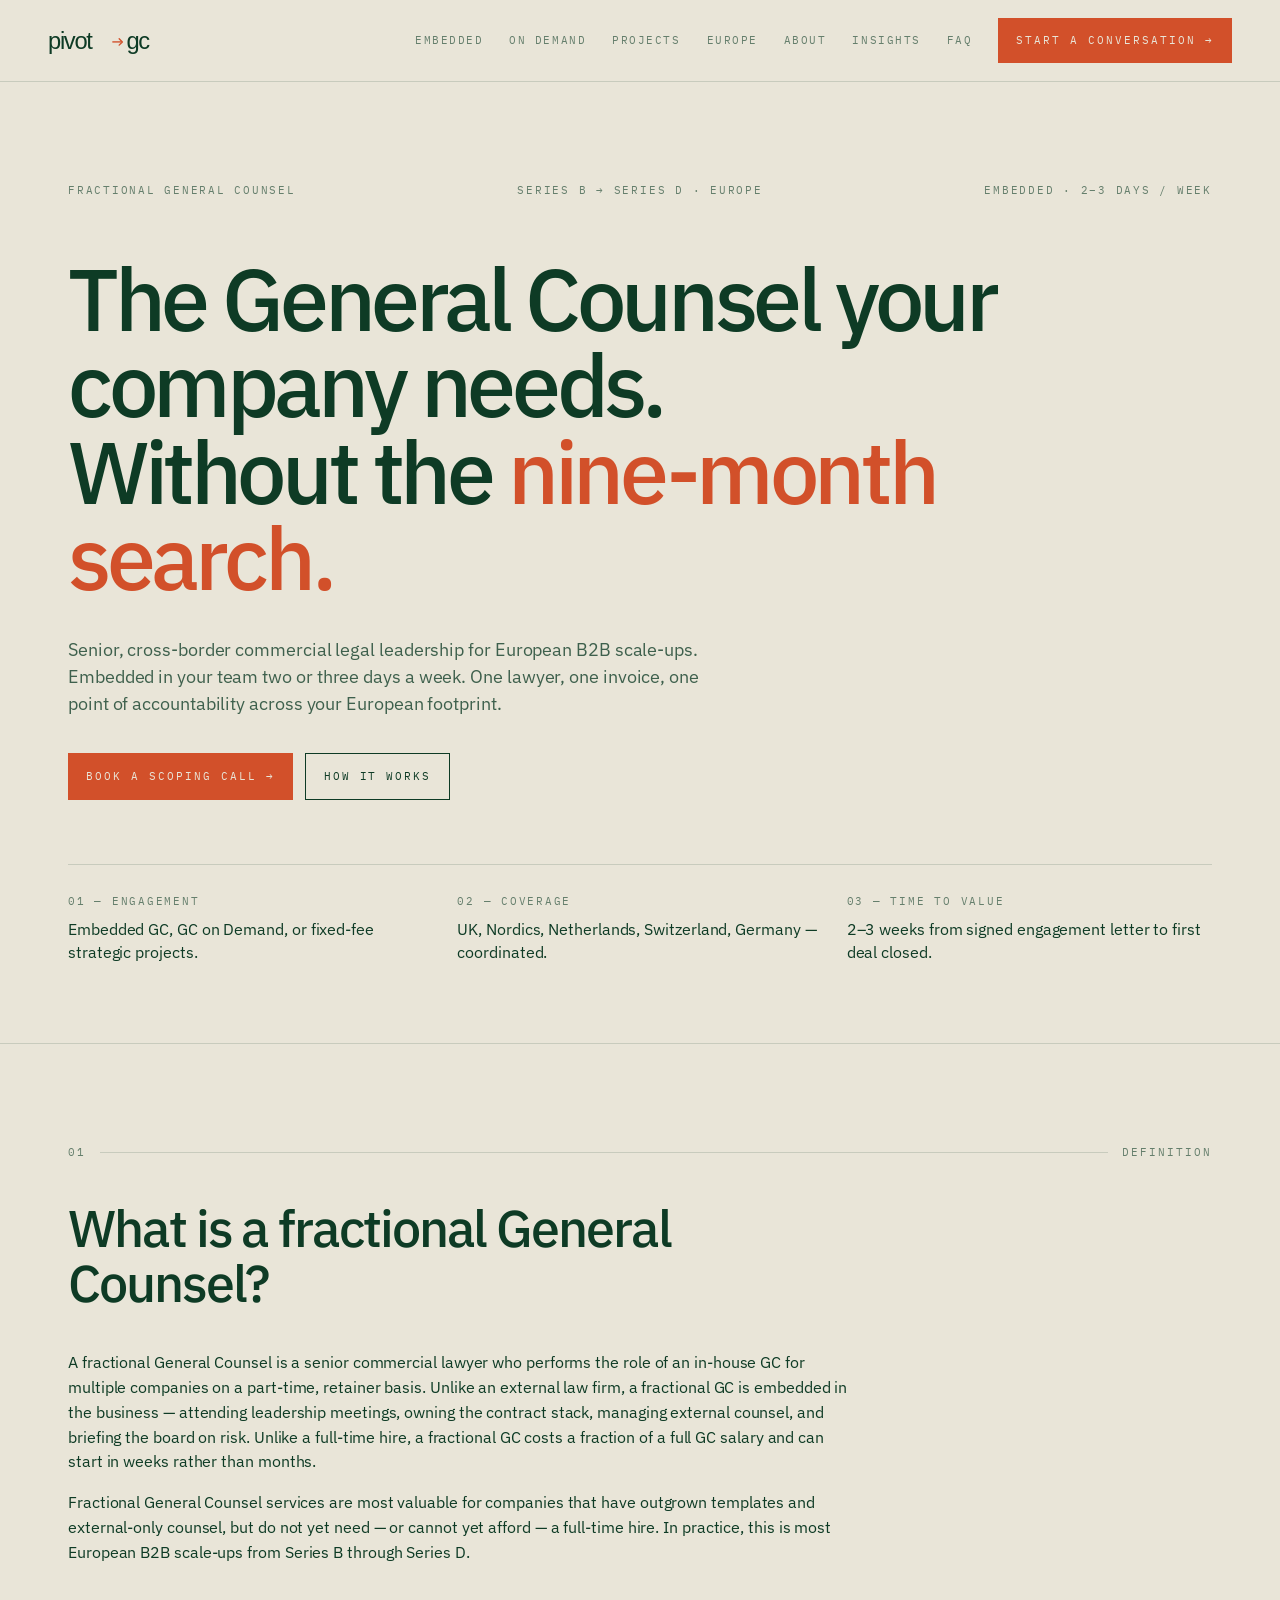
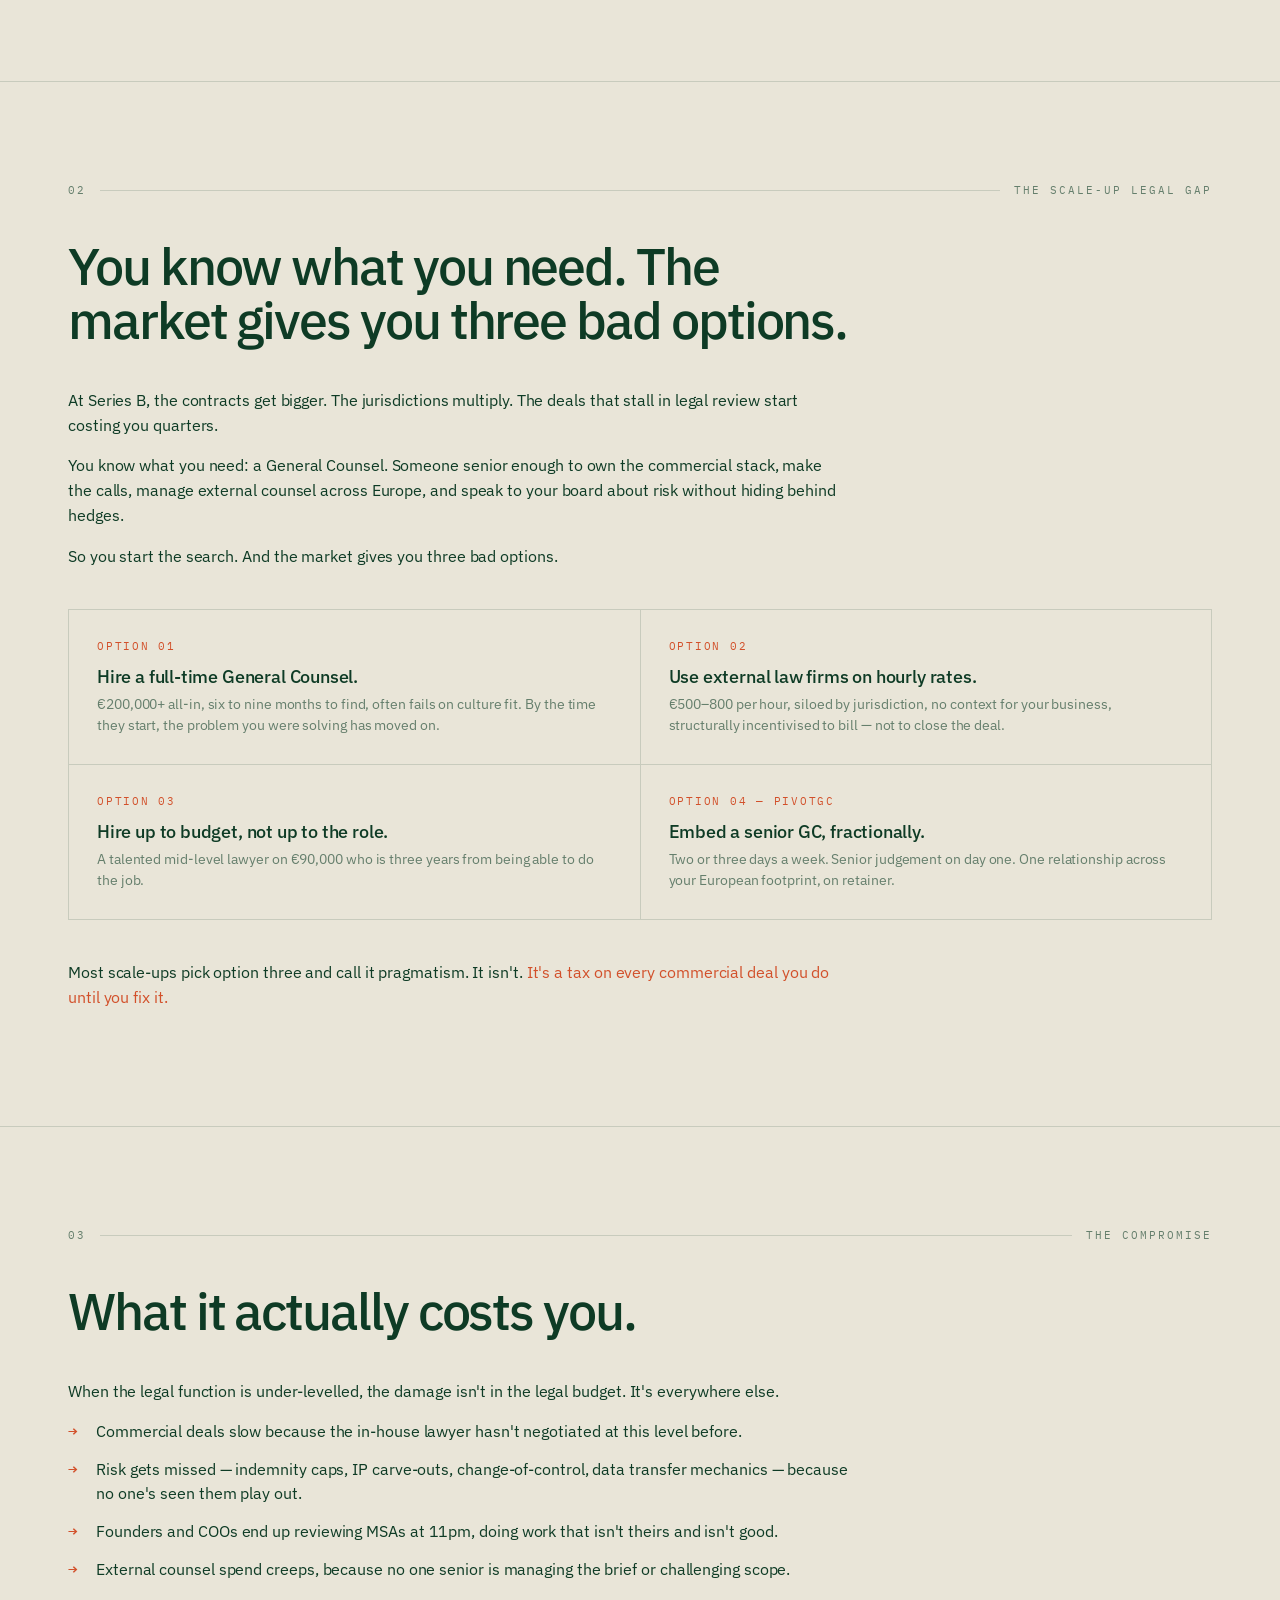
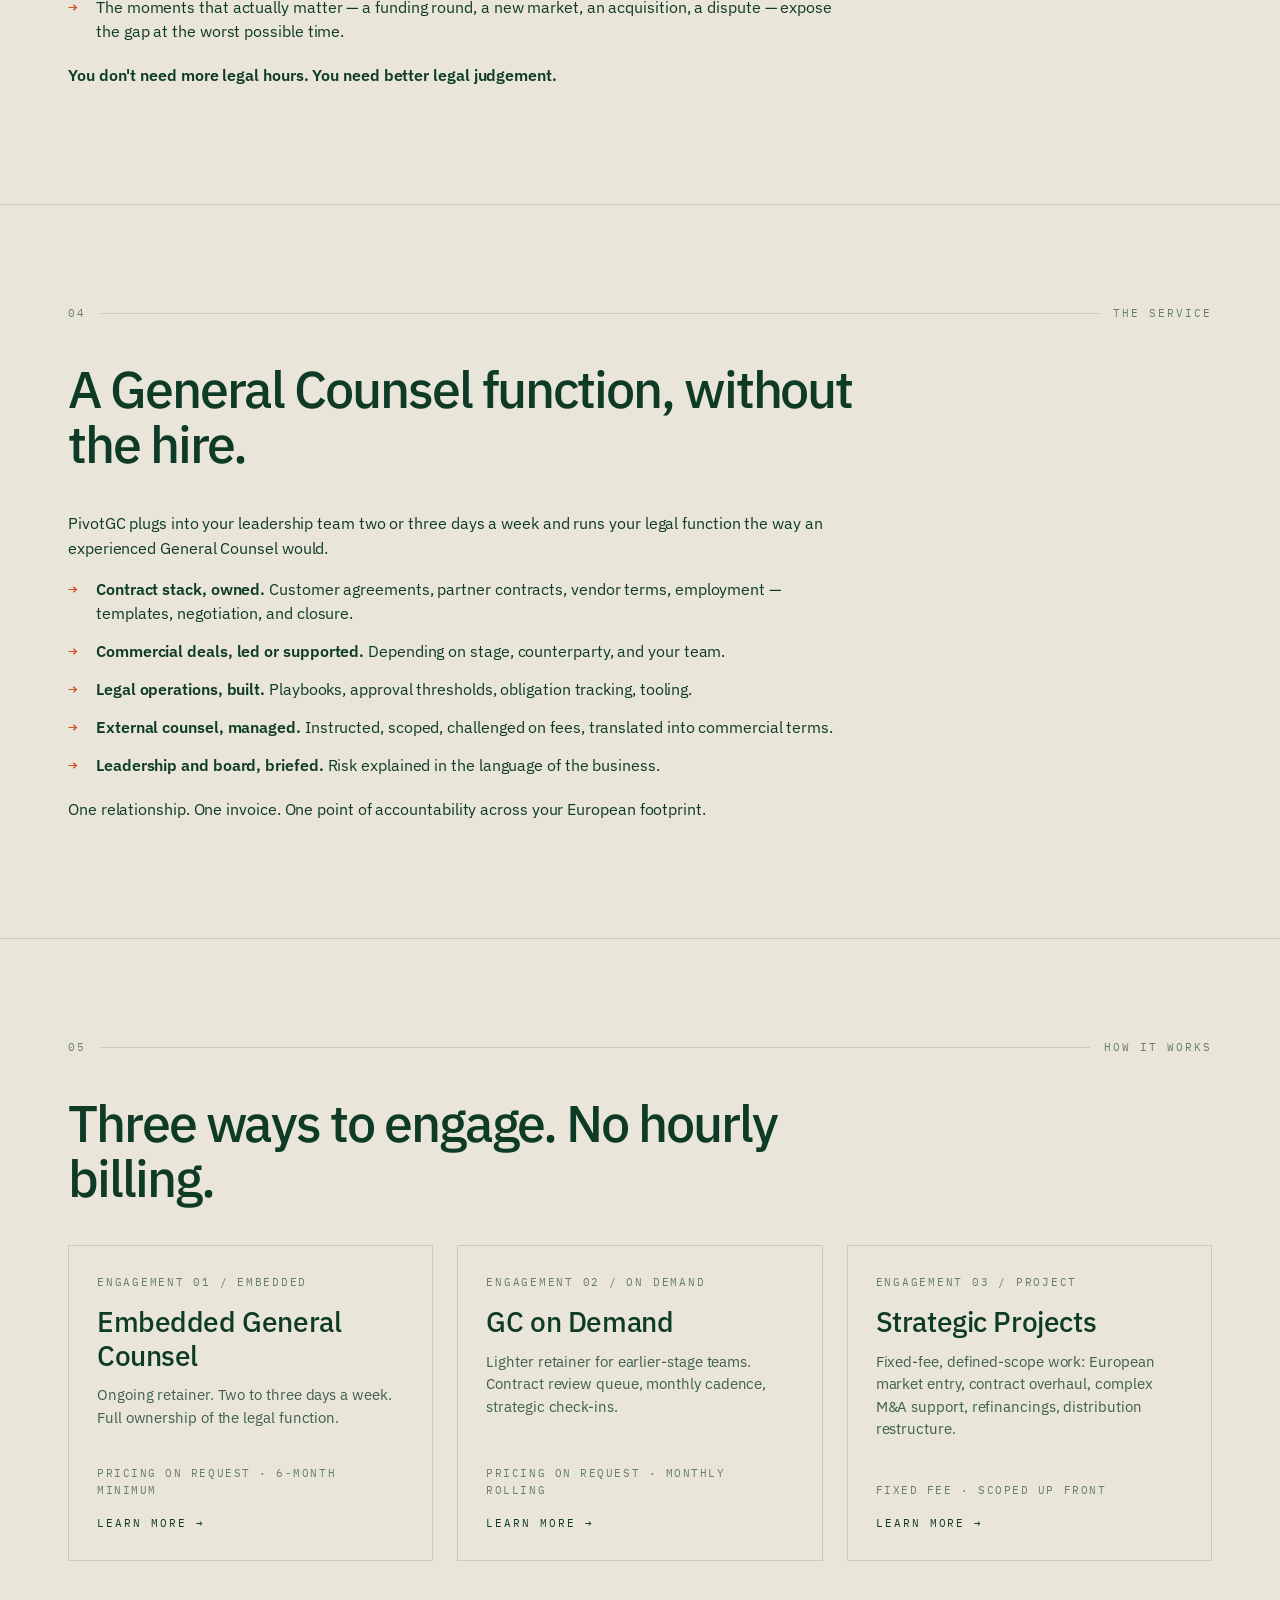
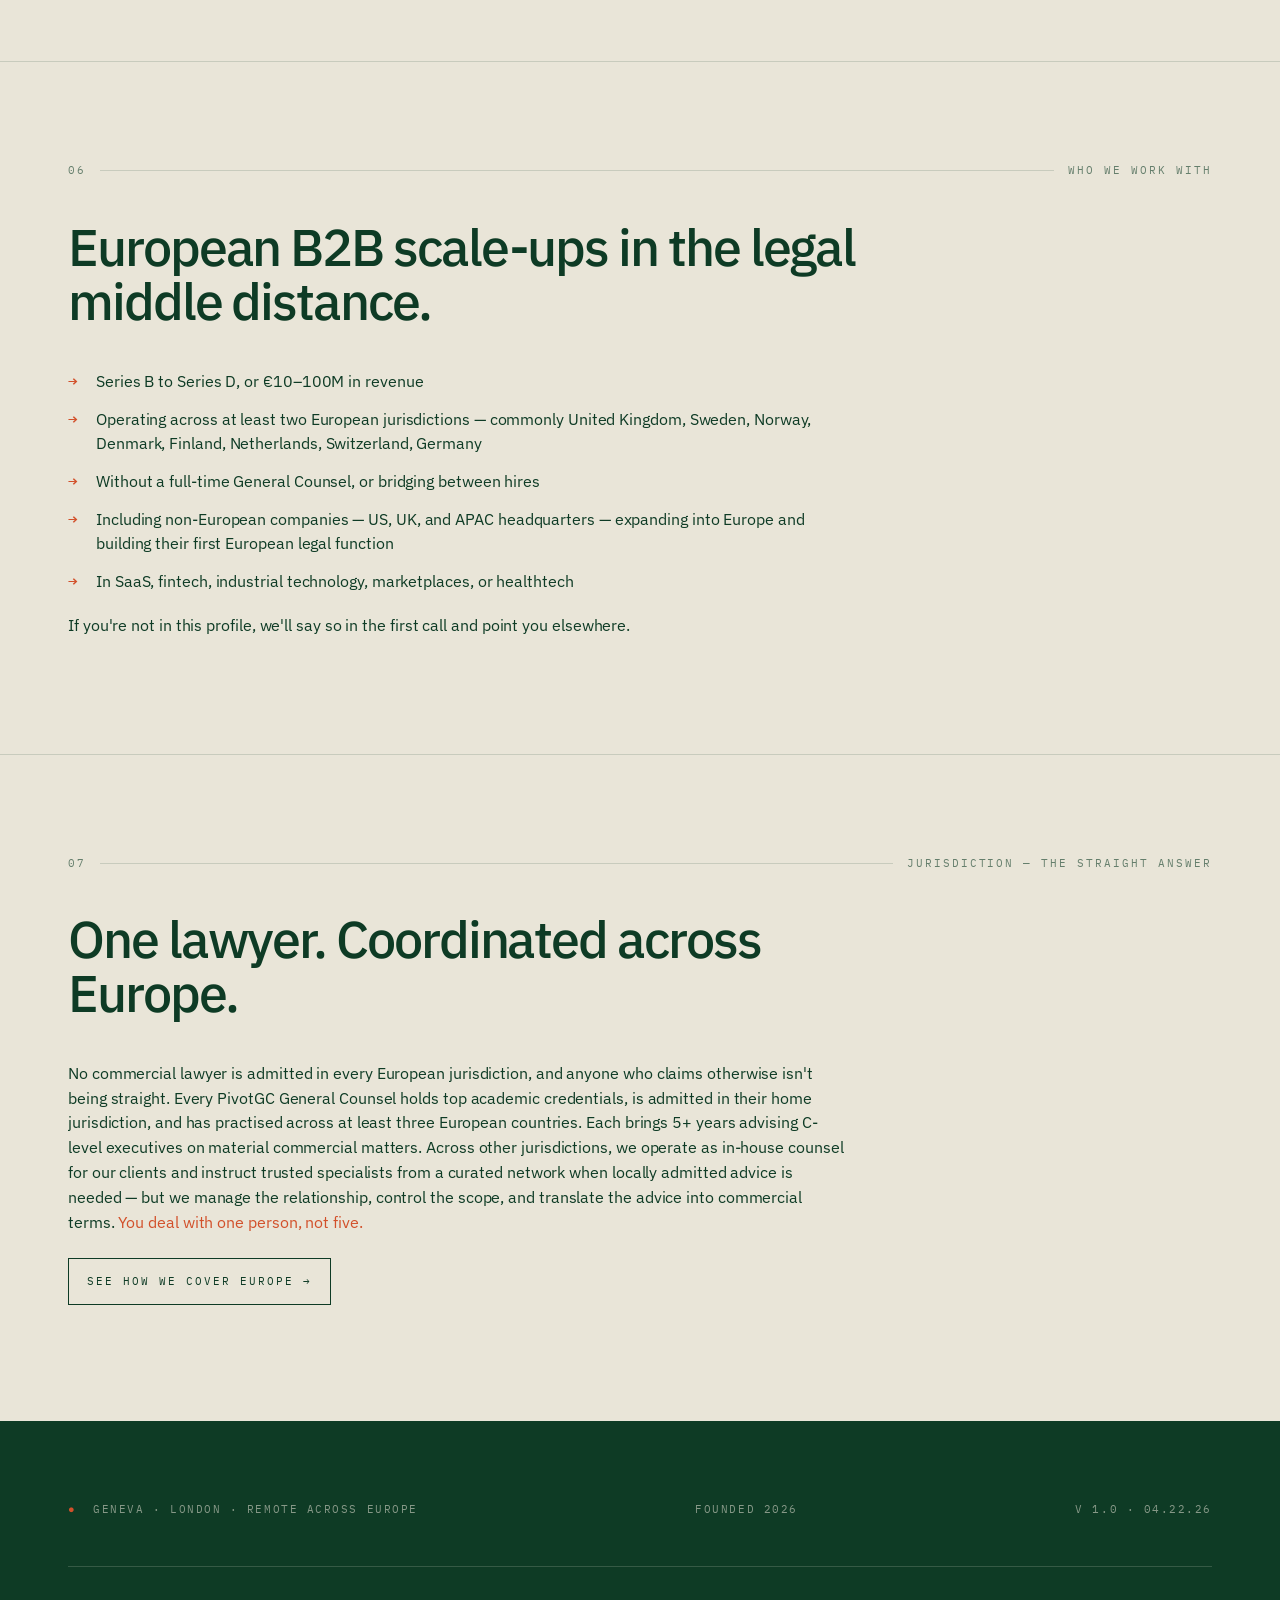
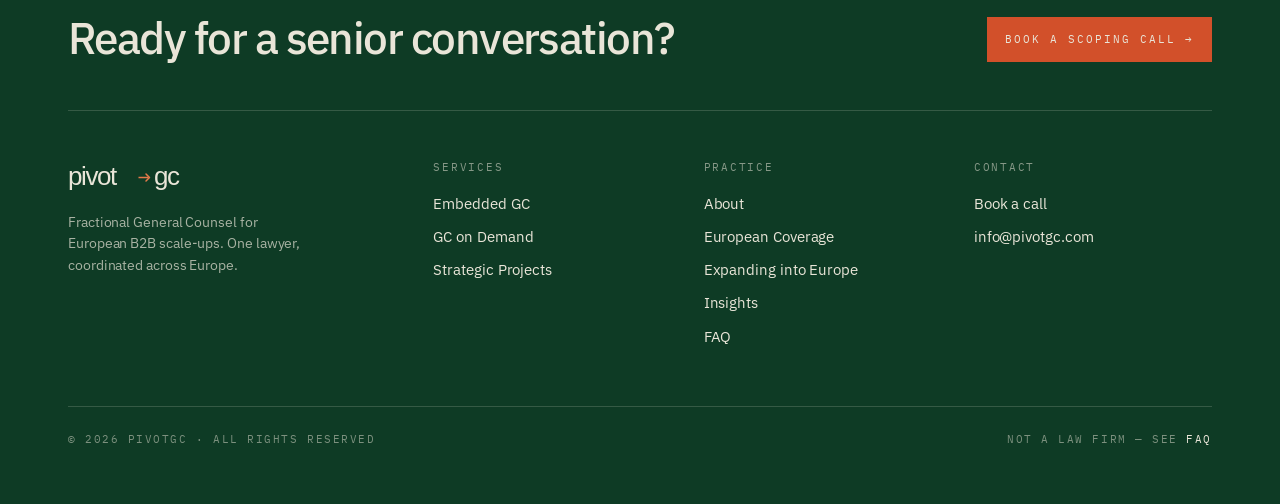
==== commit 0bf75313: "Projects: add market entry, complex M&A support, and refinancings categories - Rename card 01 to 'En" ====
--- a/index.html
+++ b/index.html
@@ -238,7 +238,7 @@
       <article class="card">
         <div class="num">Engagement 03 / Project</div>
         <h3>Strategic Projects</h3>
-        <p>Fixed-fee, defined-scope work: European expansion, contract overhaul, M&amp;A integration, distribution restructure.</p>
+        <p>Fixed-fee, defined-scope work: European market entry, contract overhaul, complex M&amp;A support, refinancings, distribution restructure.</p>
         <div class="meta">Fixed fee · scoped up front</div>
         <a class="more" href="/services/projects/">Learn more →</a>
       </article>
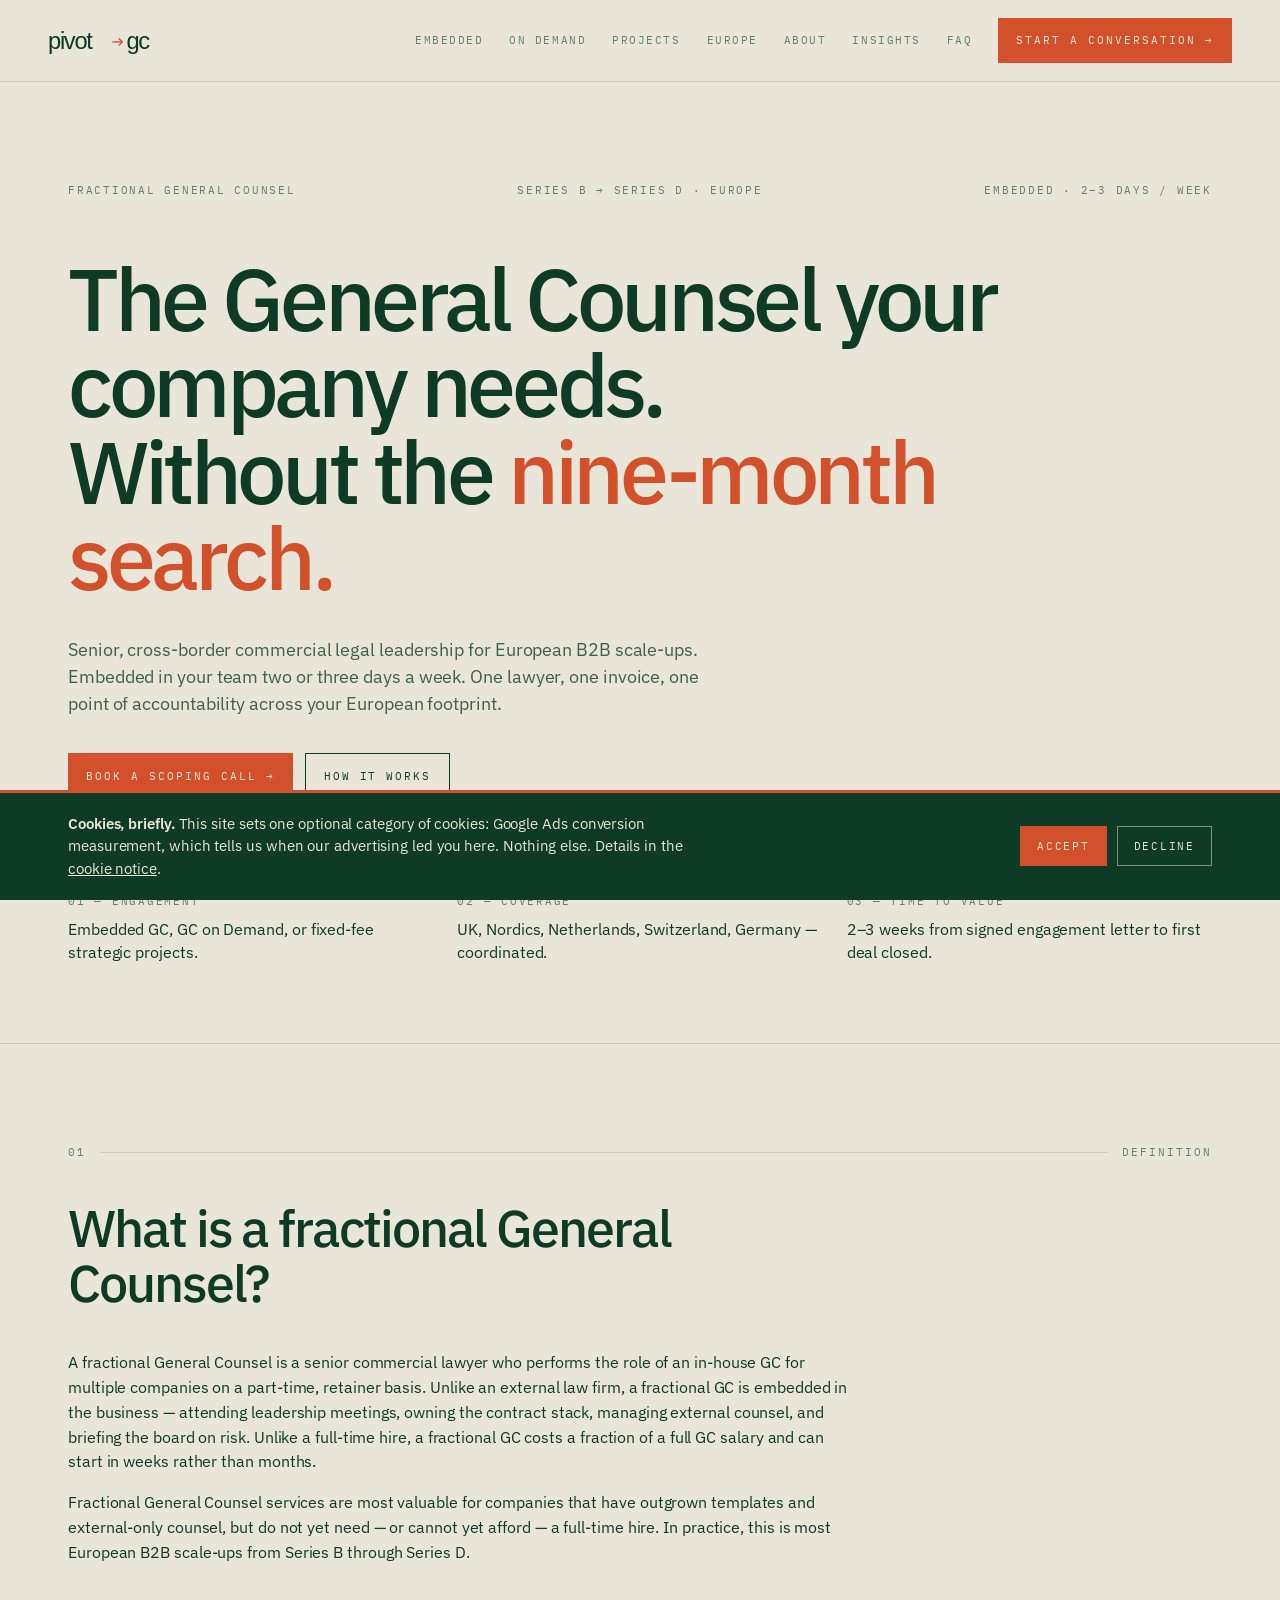
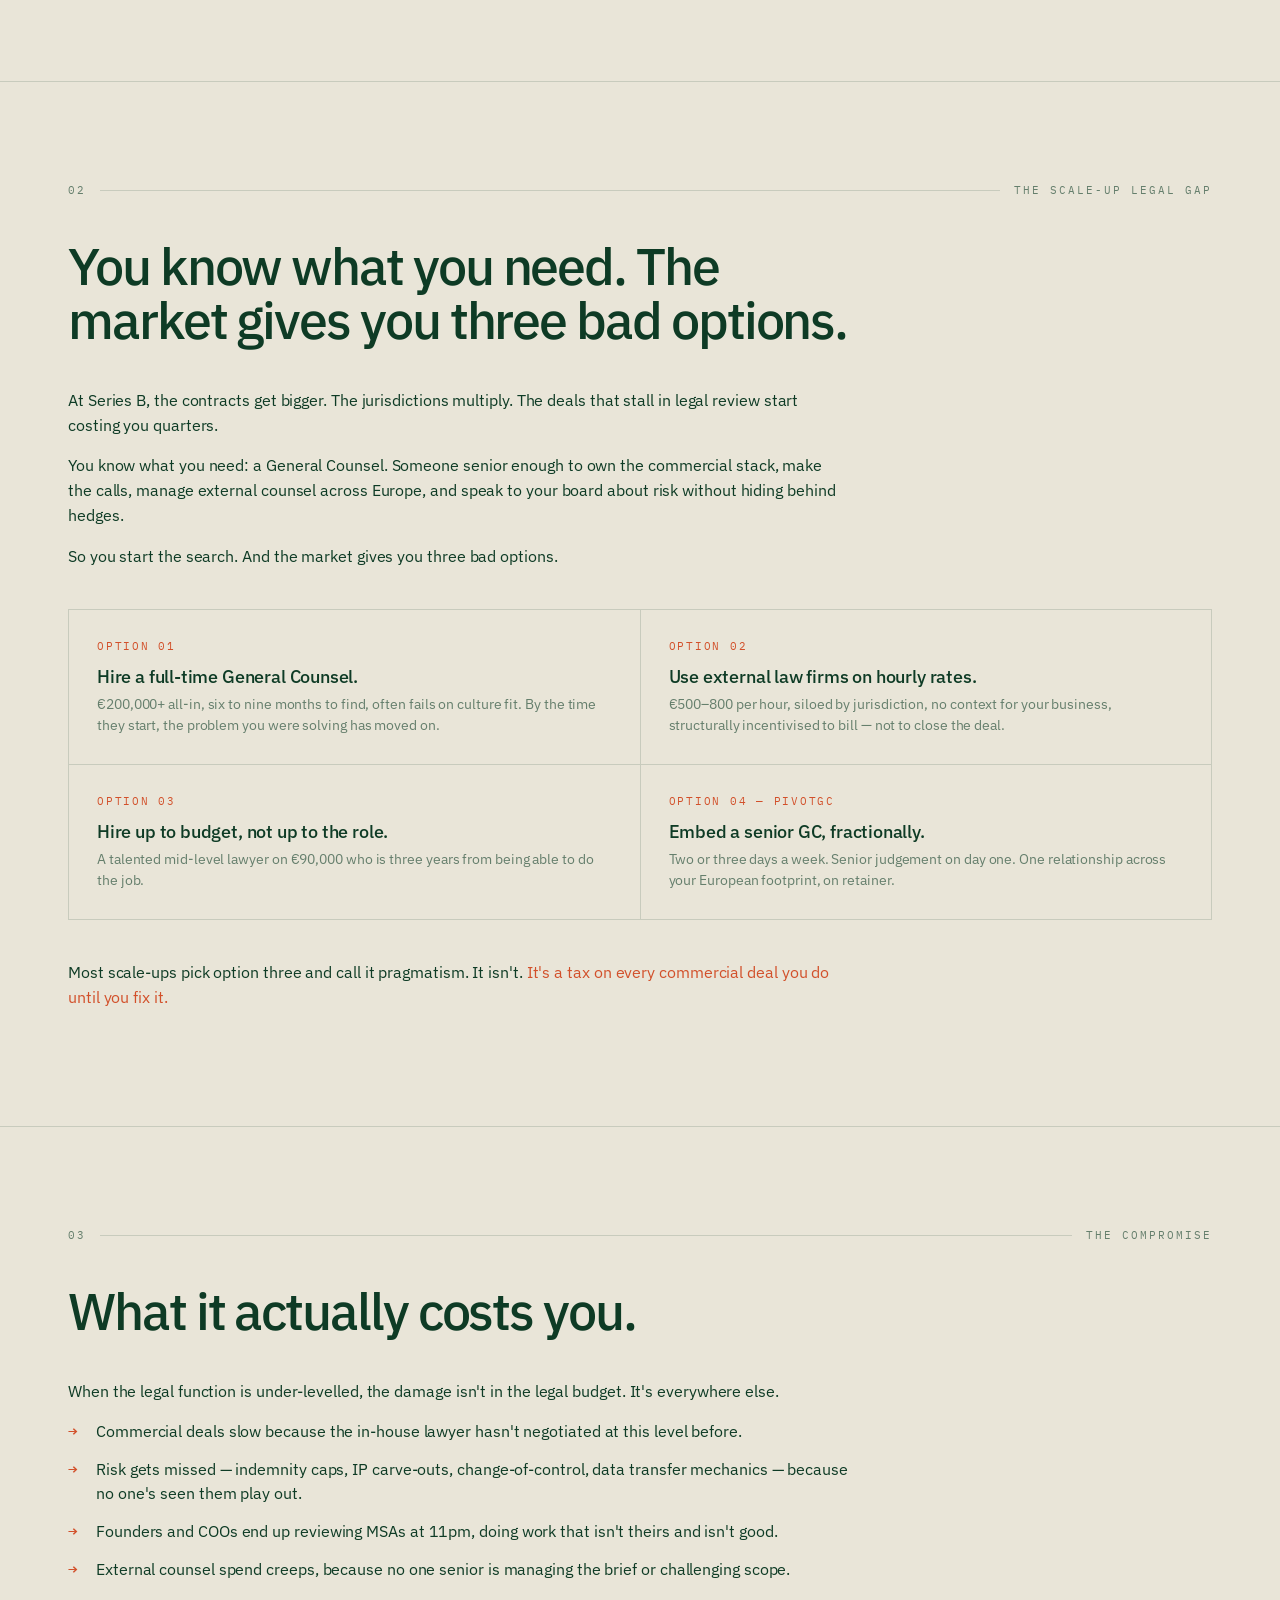
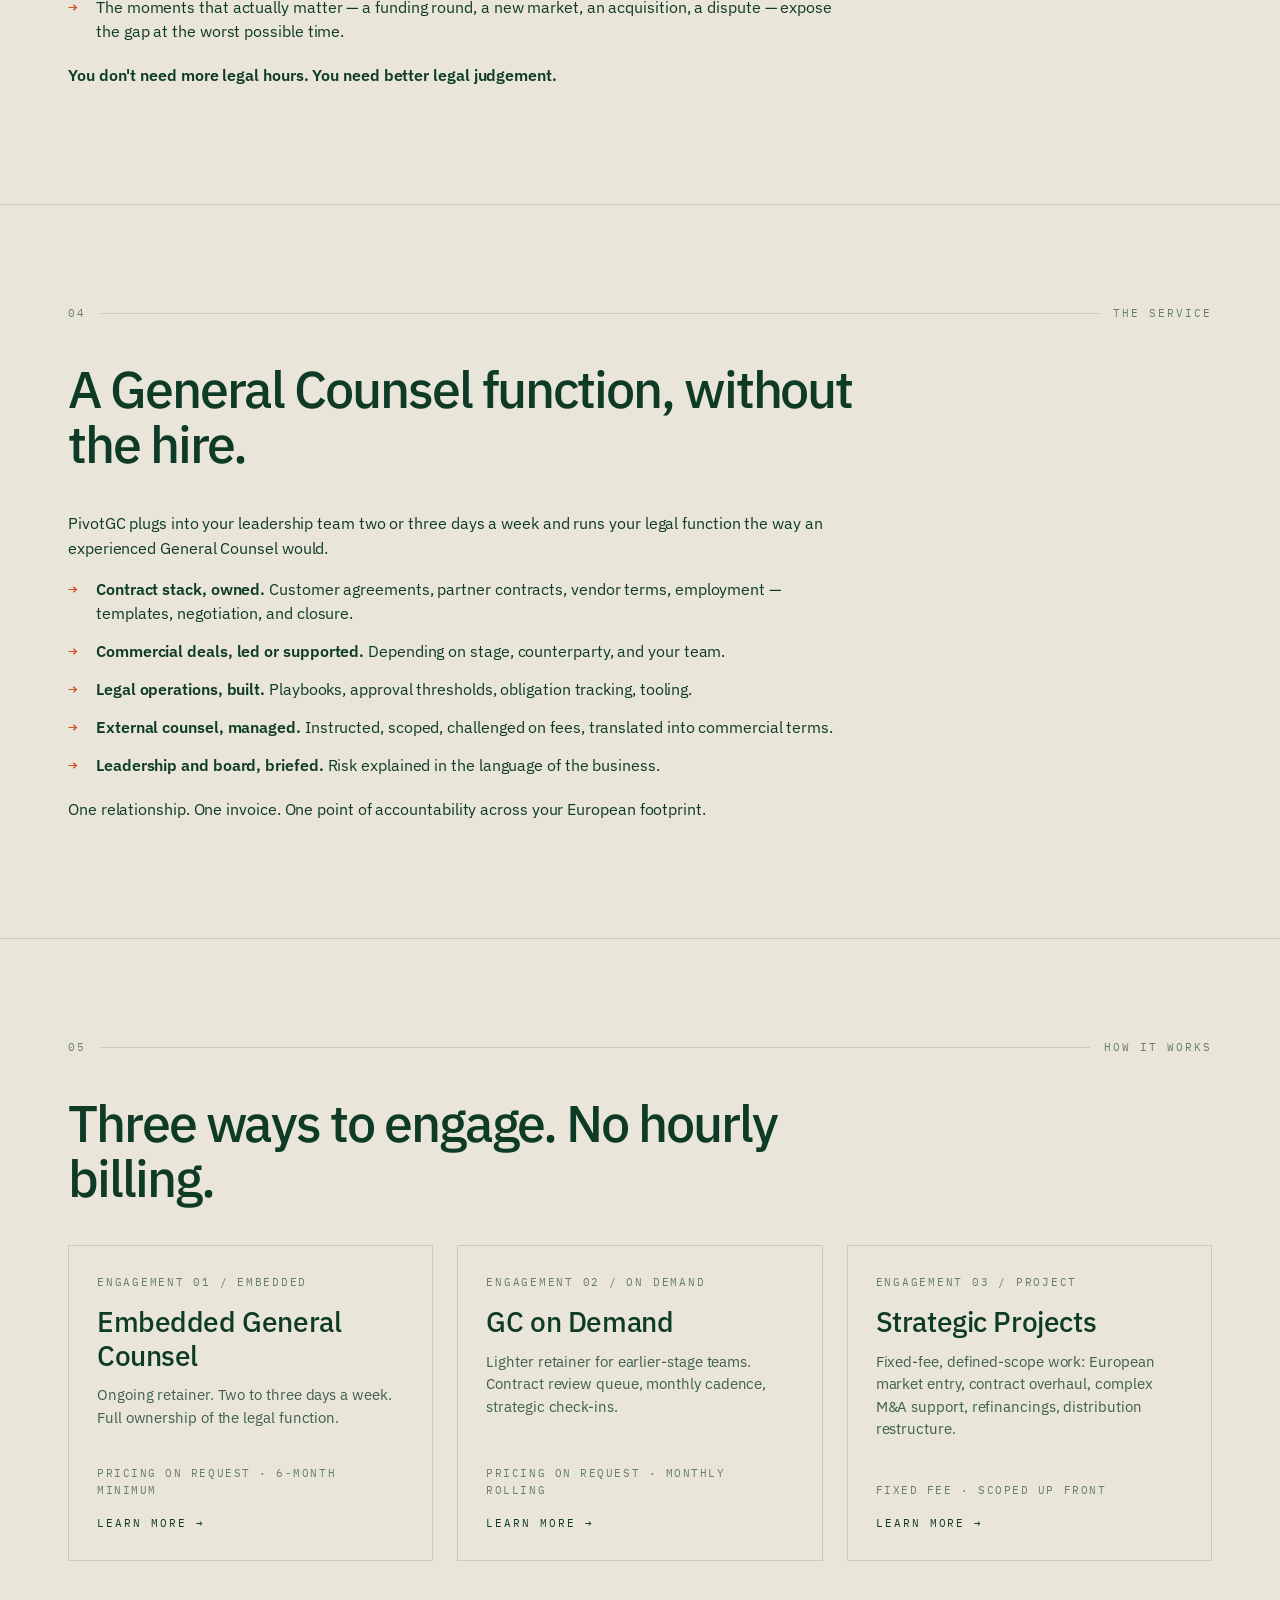
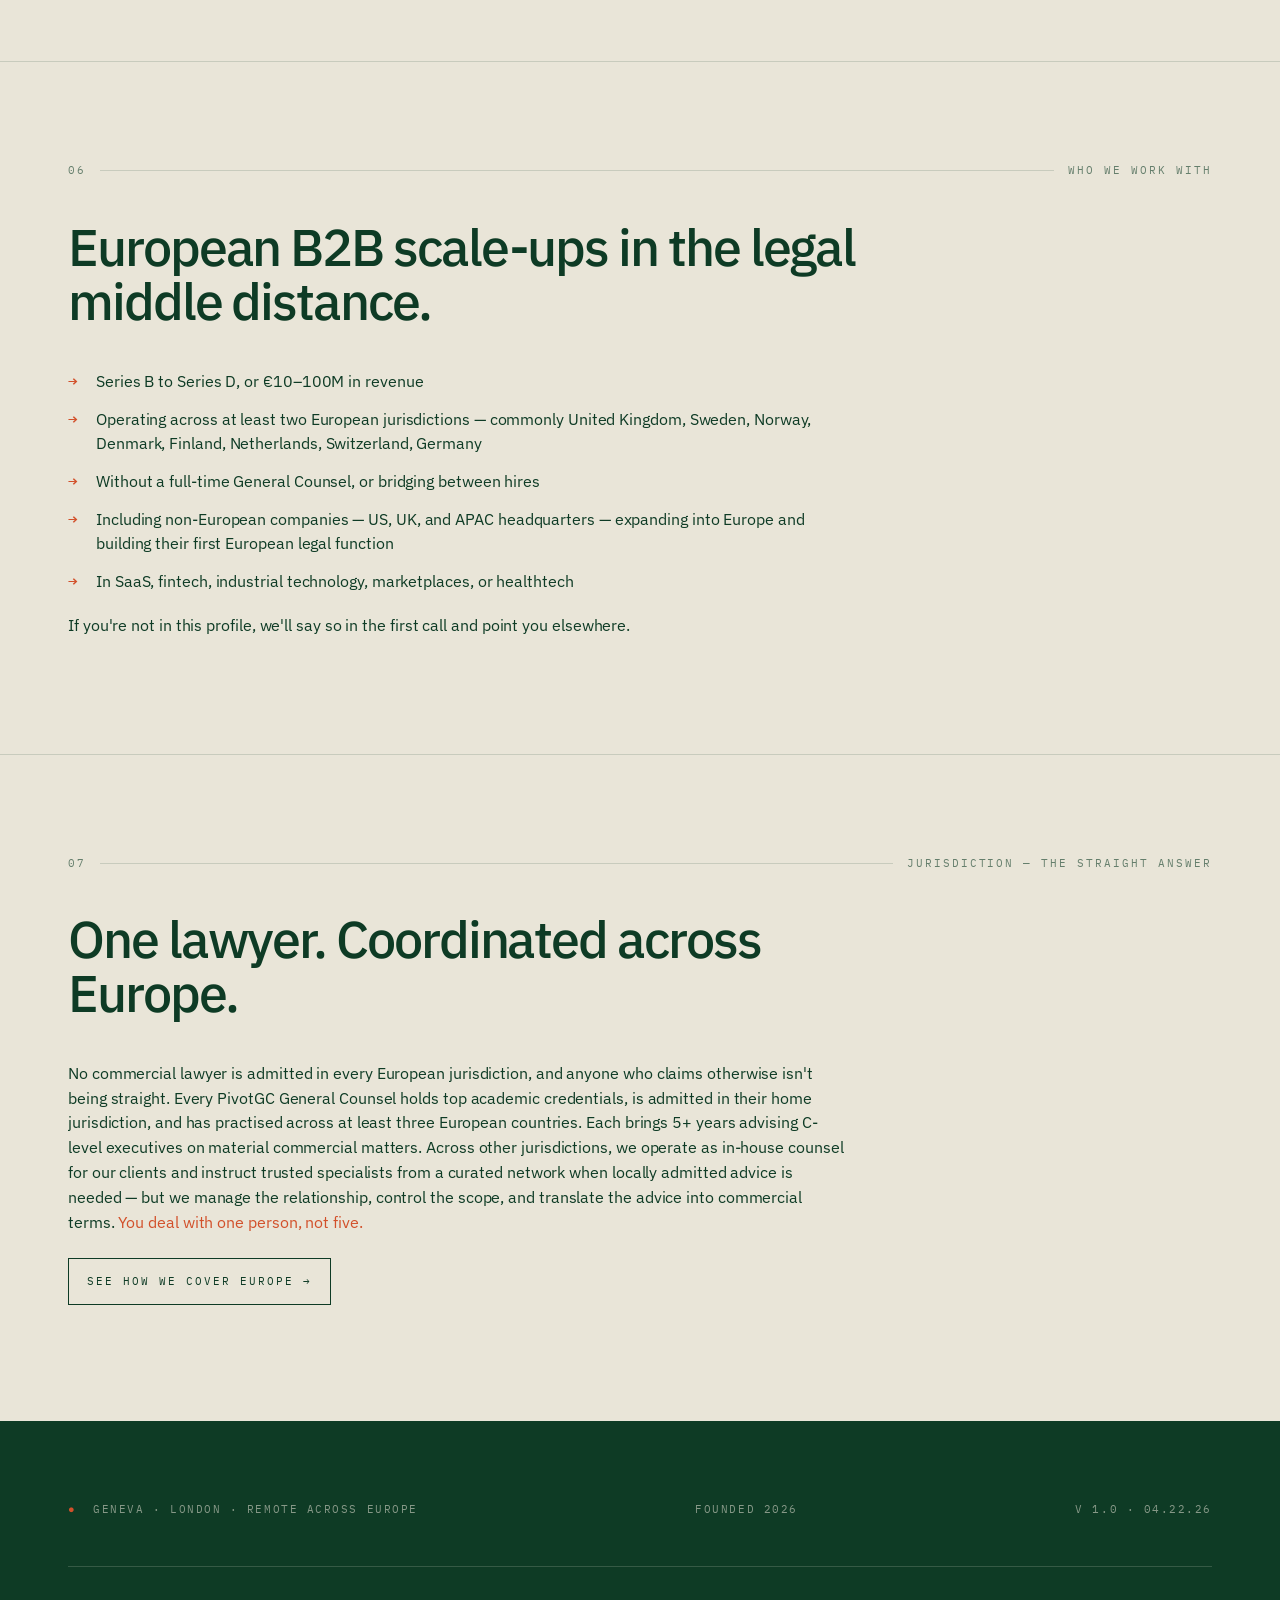
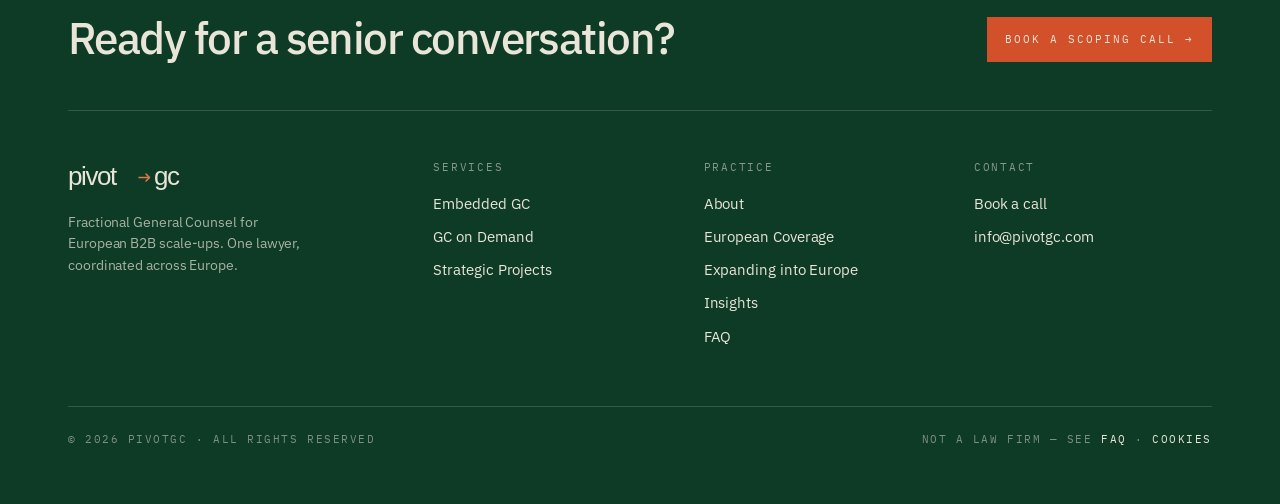
==== commit 2d83f8c1: "Add cookie consent banner with Google Consent Mode v2 - Consent defaults (ad_storage, ad_user_data, " ====
--- a/index.html
+++ b/index.html
@@ -3,6 +3,22 @@
 <head>
   <meta charset="utf-8" />
   <meta name="viewport" content="width=device-width, initial-scale=1" />
+  <!-- Google tag (gtag.js) -->
+  <script async src="https://www.googletagmanager.com/gtag/js?id=AW-18322813077"></script>
+  <script>
+    window.dataLayer = window.dataLayer || [];
+    function gtag(){dataLayer.push(arguments);}
+    gtag('consent', 'default', {
+      'ad_storage': 'denied',
+      'ad_user_data': 'denied',
+      'ad_personalization': 'denied',
+      'analytics_storage': 'denied'
+    });
+    gtag('js', new Date());
+
+    gtag('config', 'AW-18322813077');
+  </script>
+  <script defer src="/assets/js/consent.js"></script>
   <title>Fractional General Counsel for European Scale-ups | PivotGC</title>
   <meta name="description" content="Senior fractional General Counsel for European B2B scale-ups. Cross-border legal leadership, embedded 2–3 days a week. UK, Nordics, Benelux, DACH." />
   <link rel="canonical" href="https://pivotgc.com/" />
@@ -327,7 +343,7 @@
 
     <div class="footer-bottom">
       <div>© 2026 PivotGC · All rights reserved</div>
-      <div>Not a law firm — see <a href="/faq/">FAQ</a></div>
+      <div>Not a law firm — see <a href="/faq/">FAQ</a> · <a href="/cookies/">Cookies</a></div>
     </div>
   </div>
 </footer>
